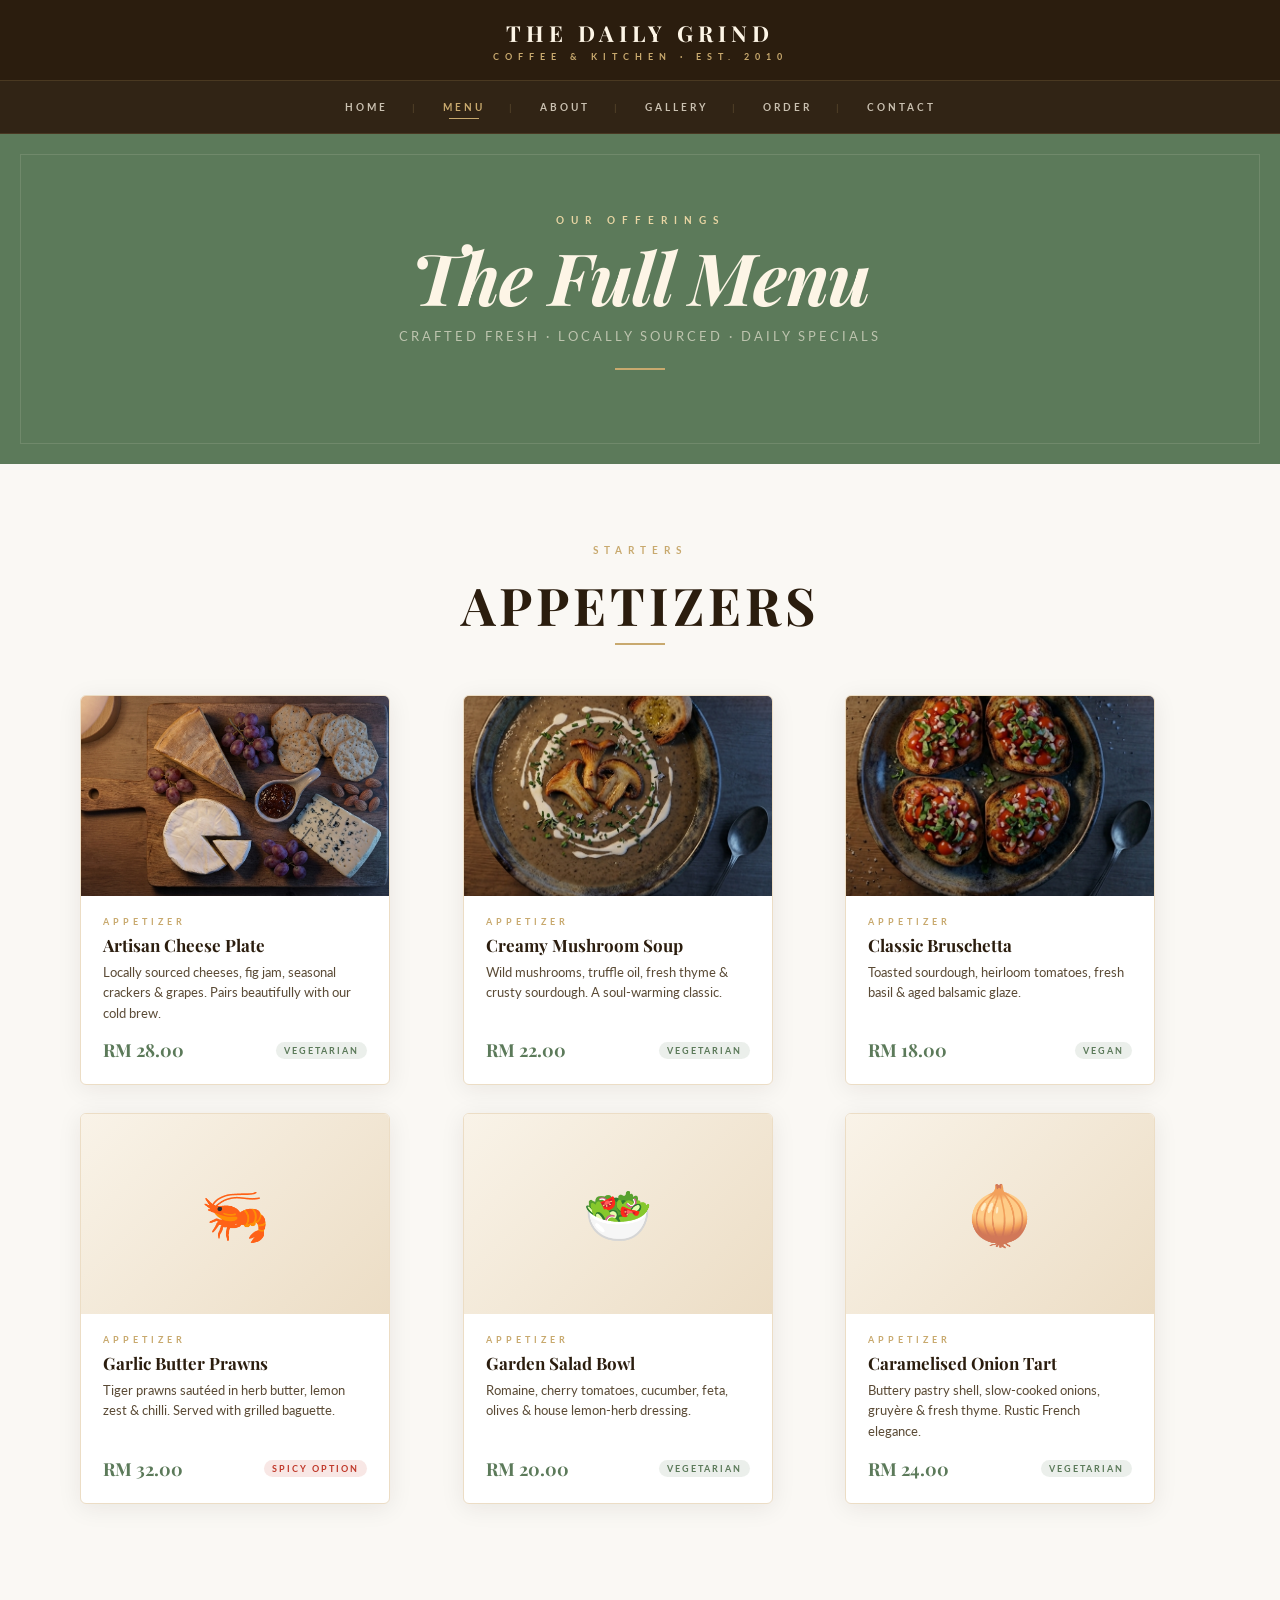
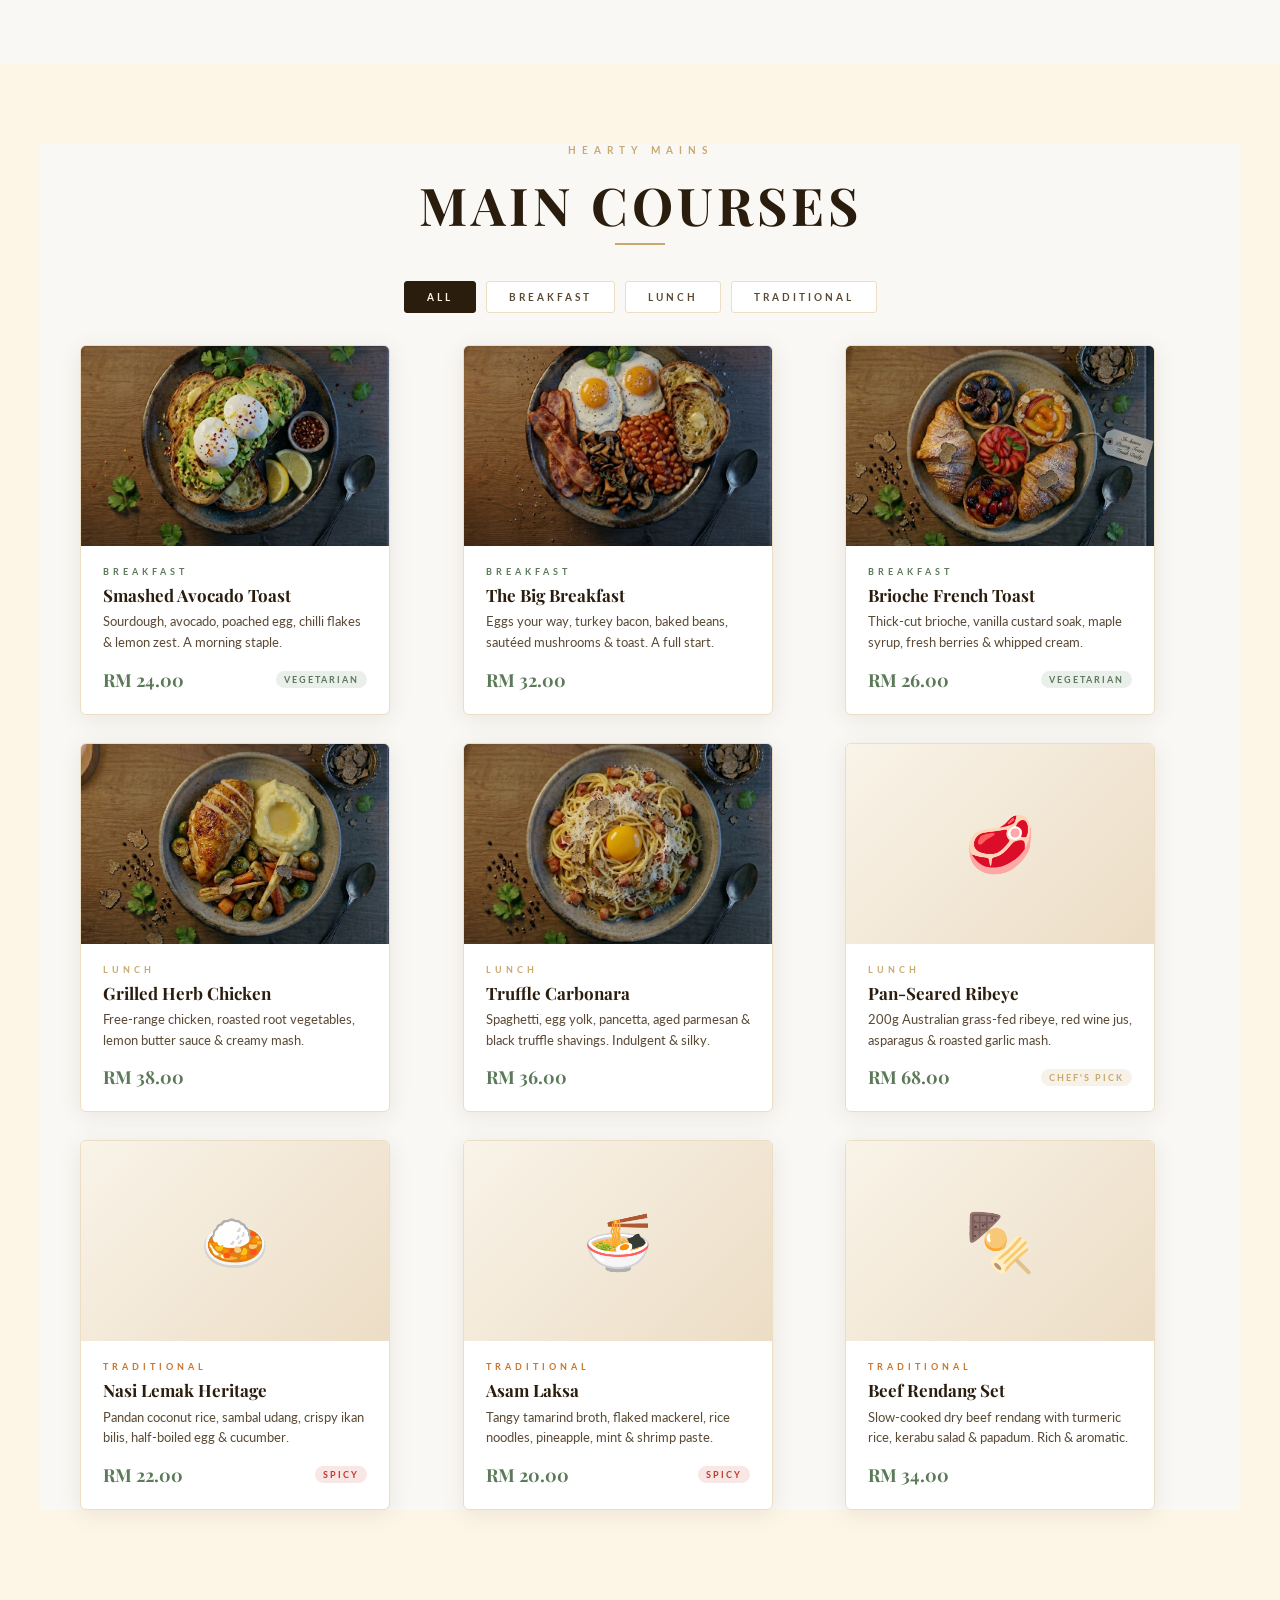
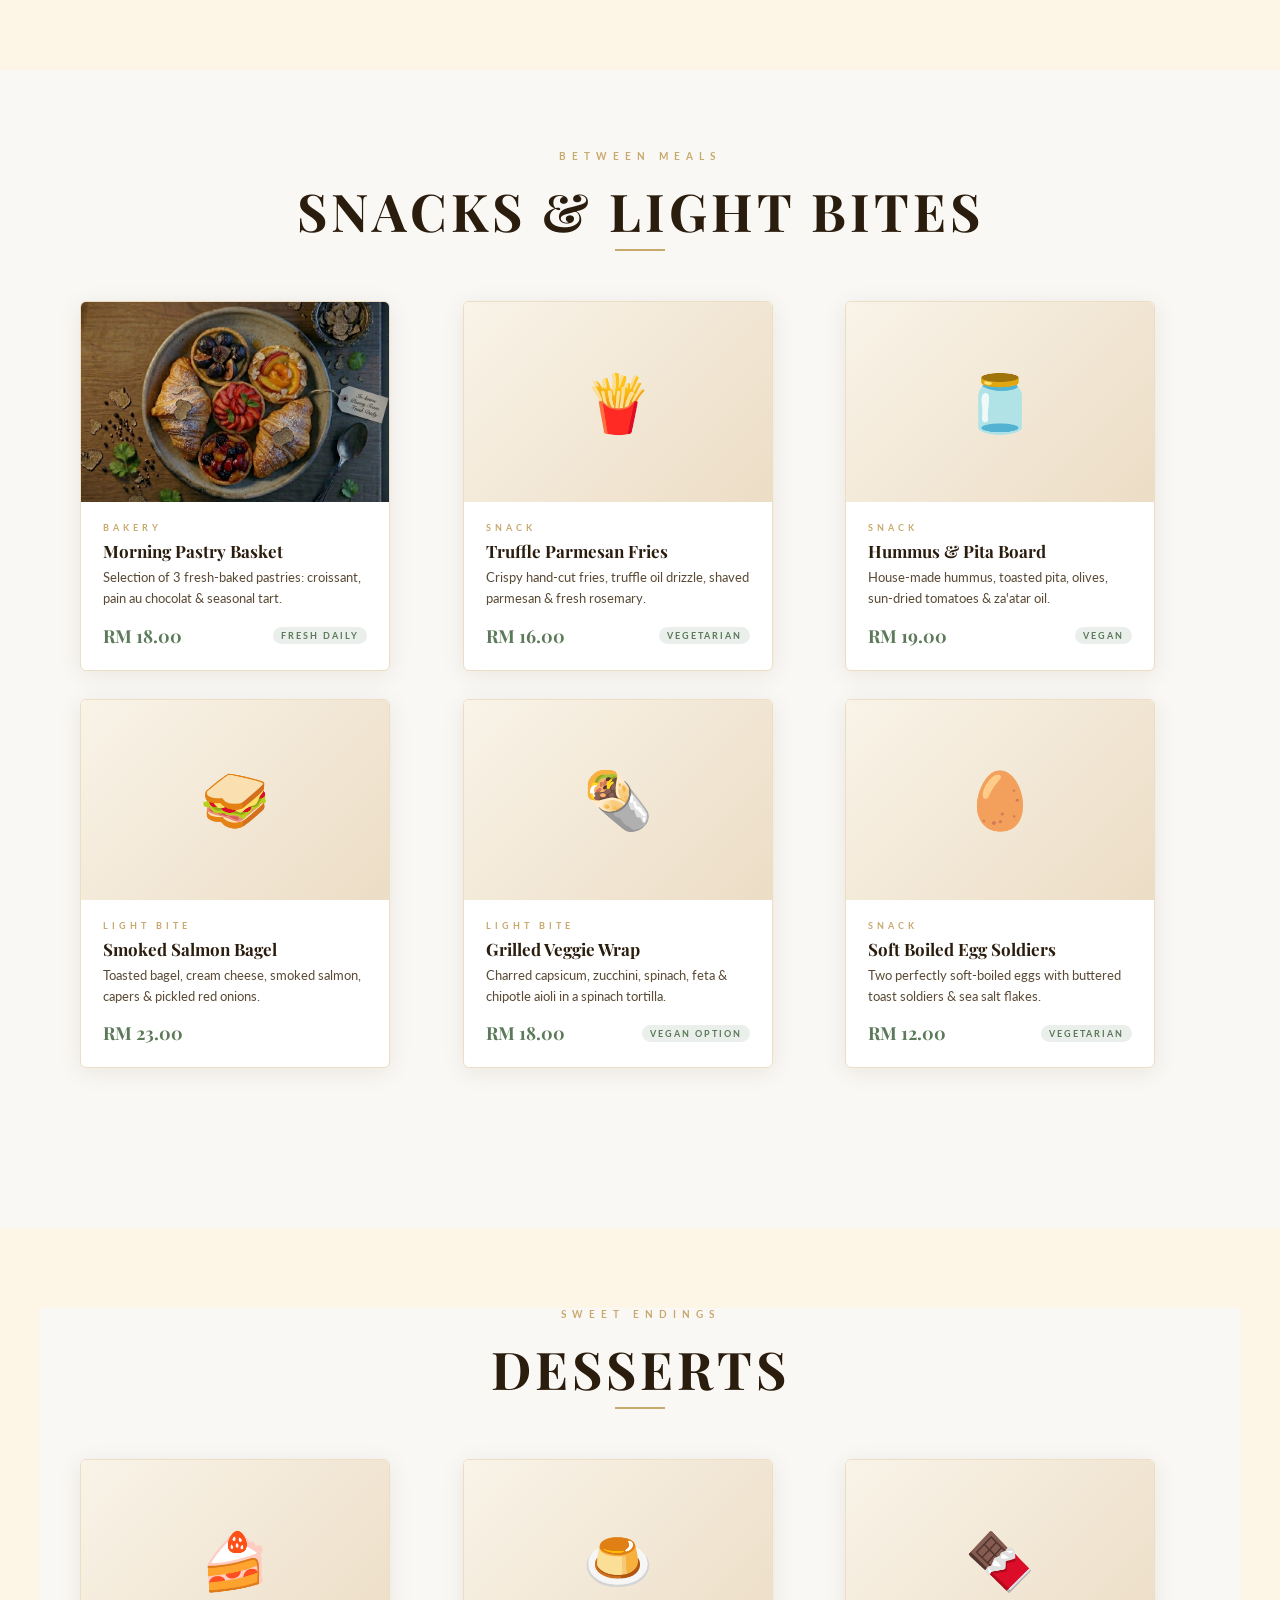
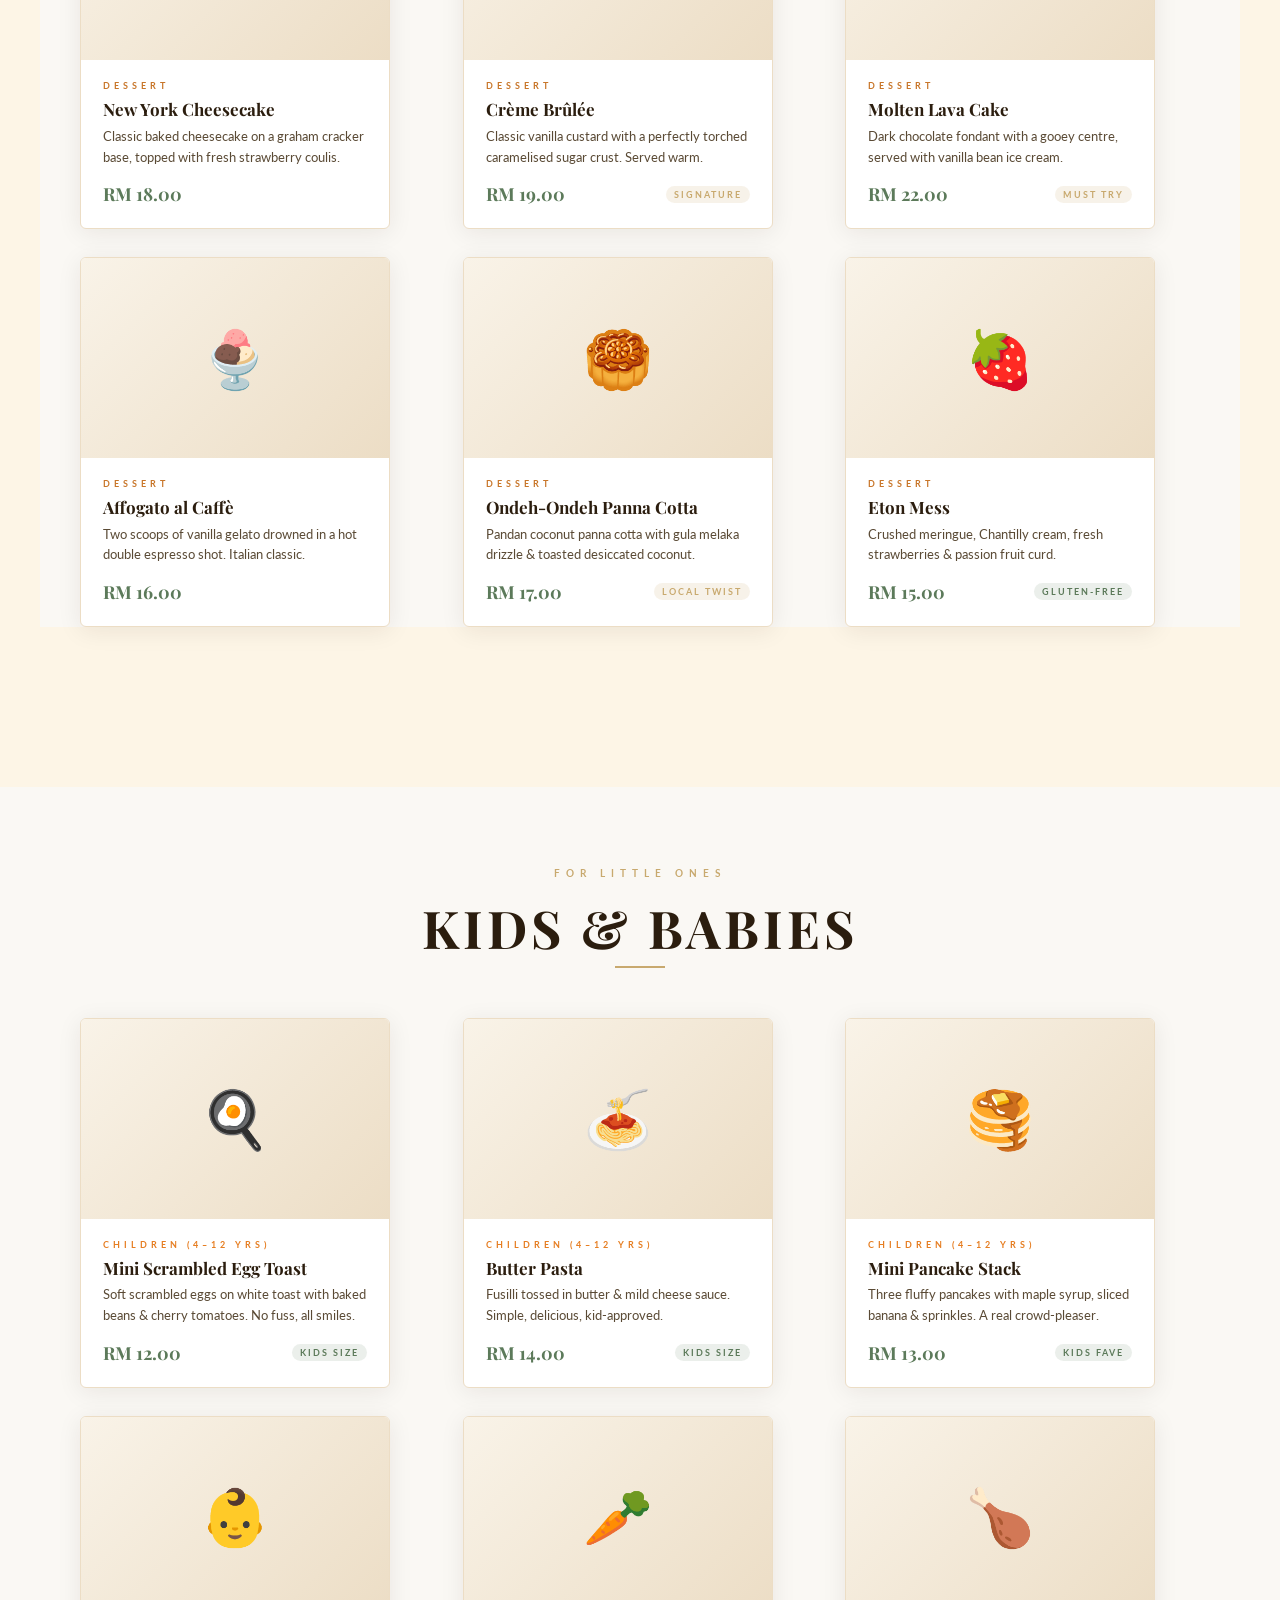
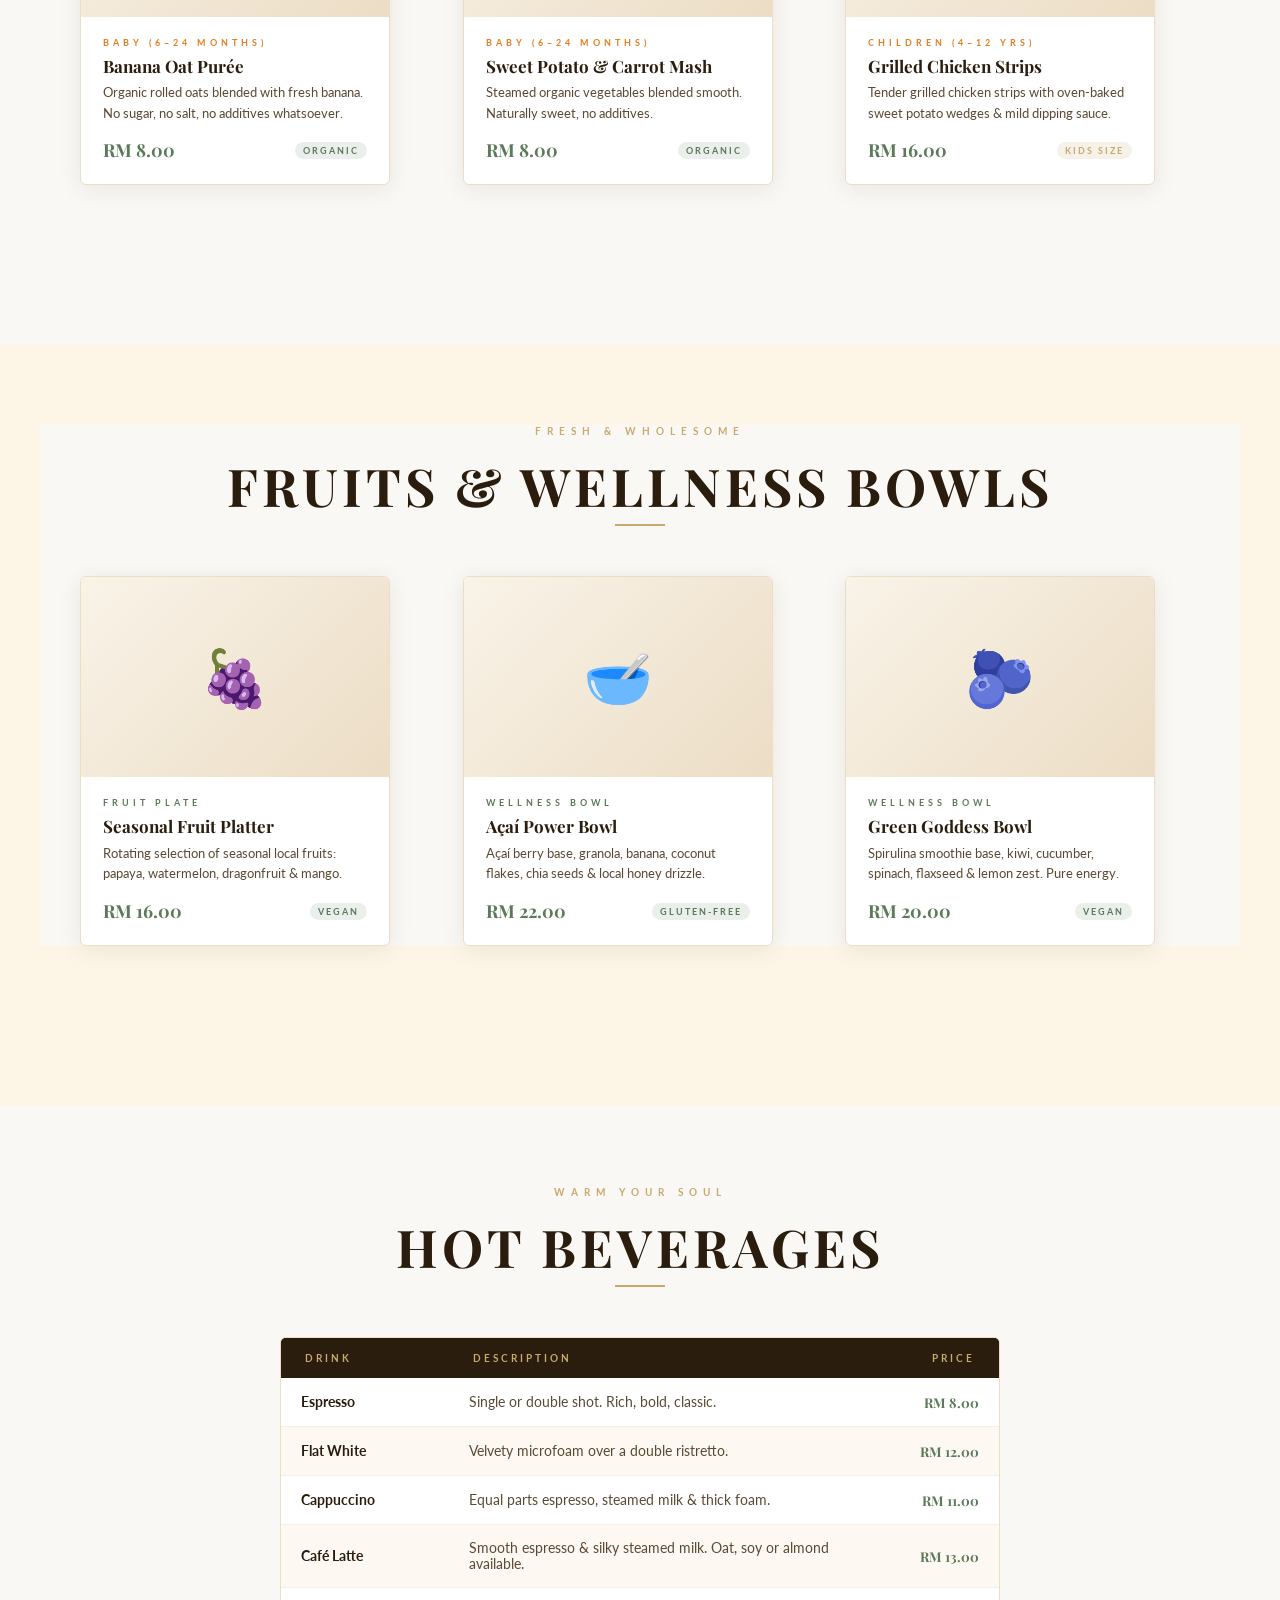
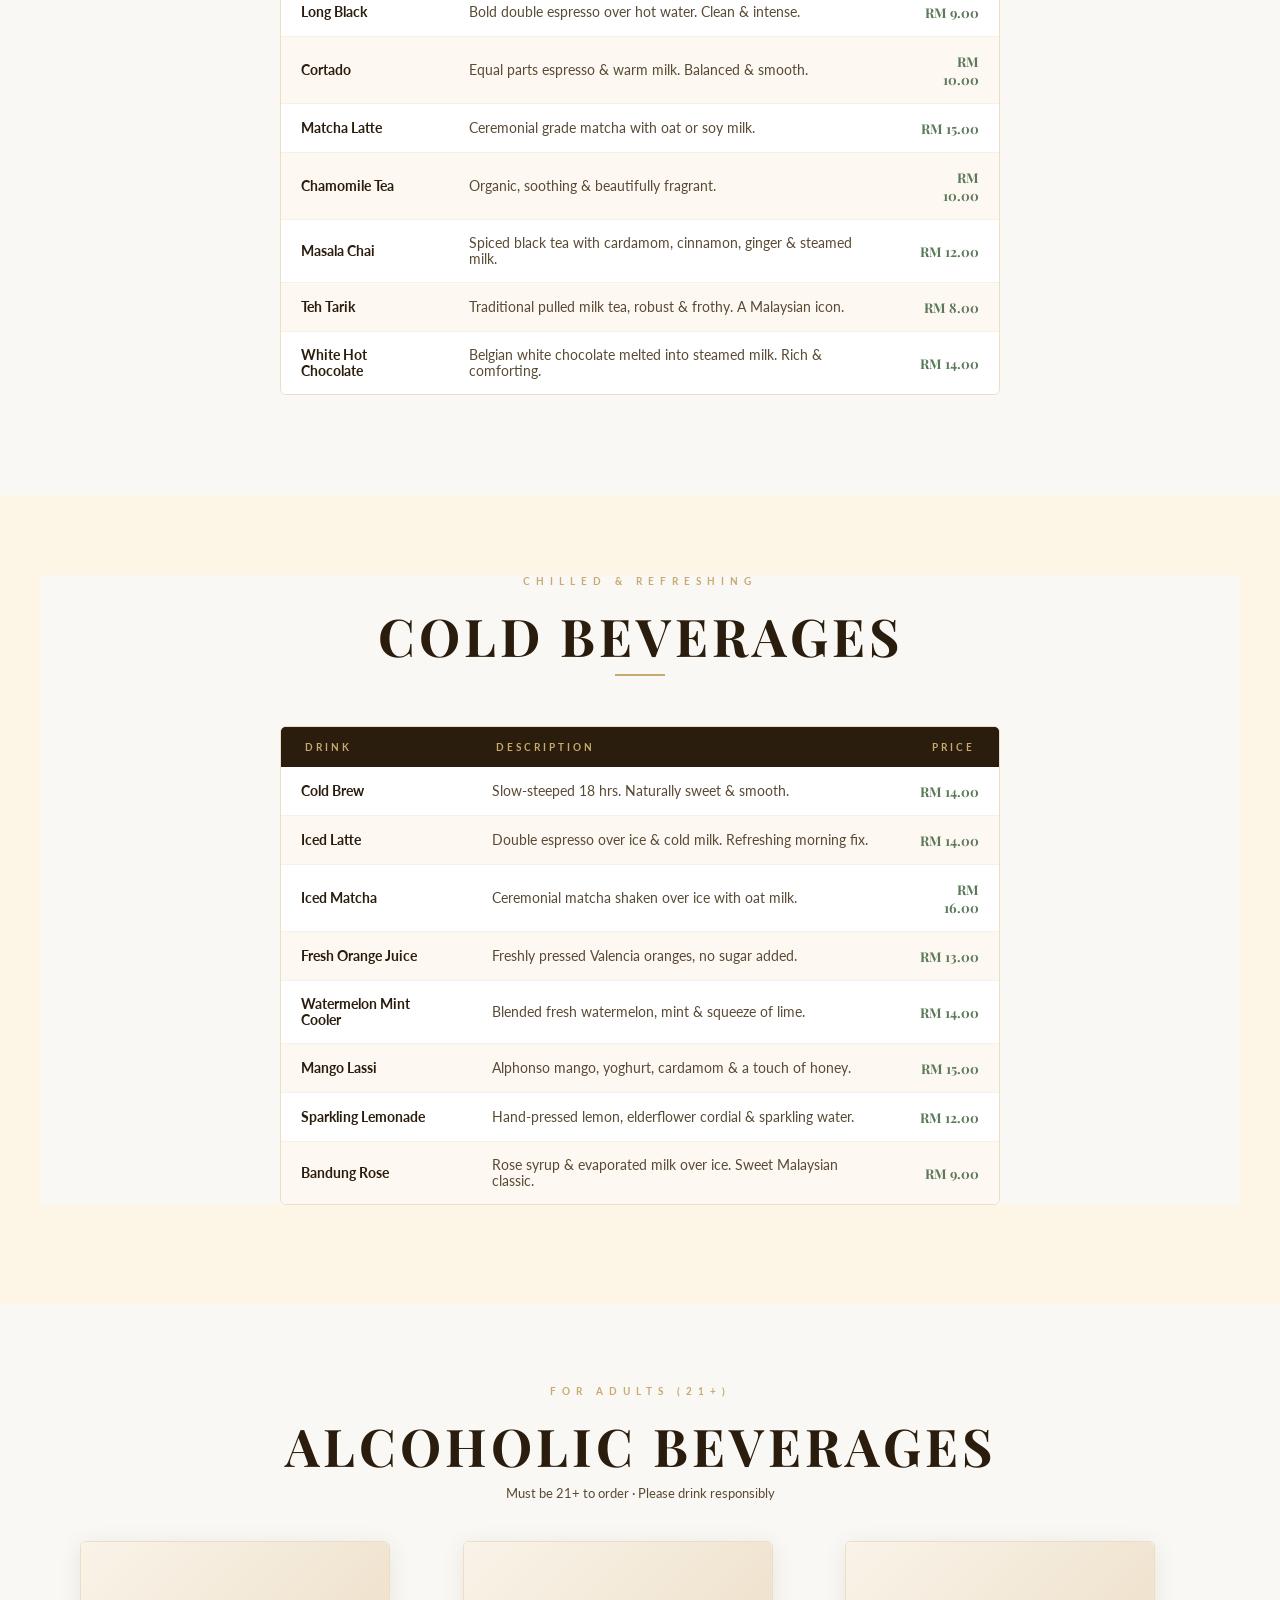
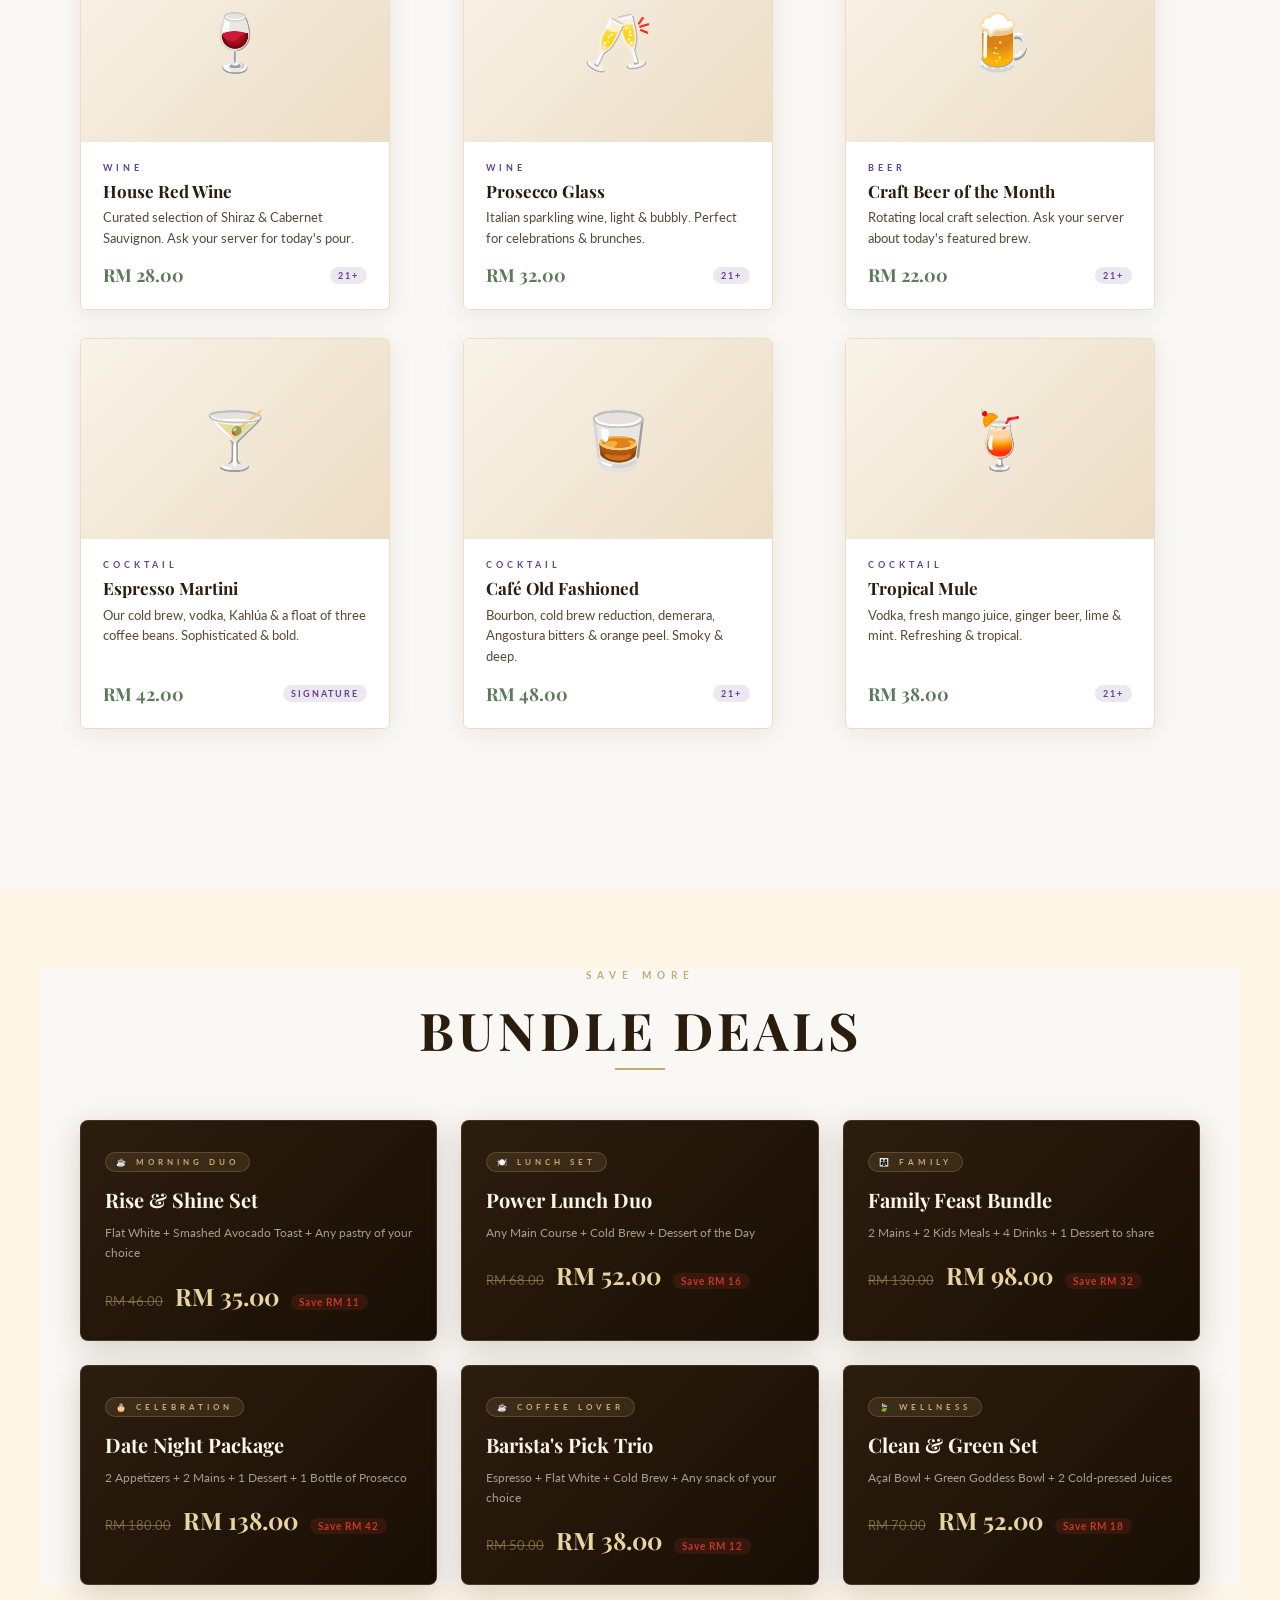
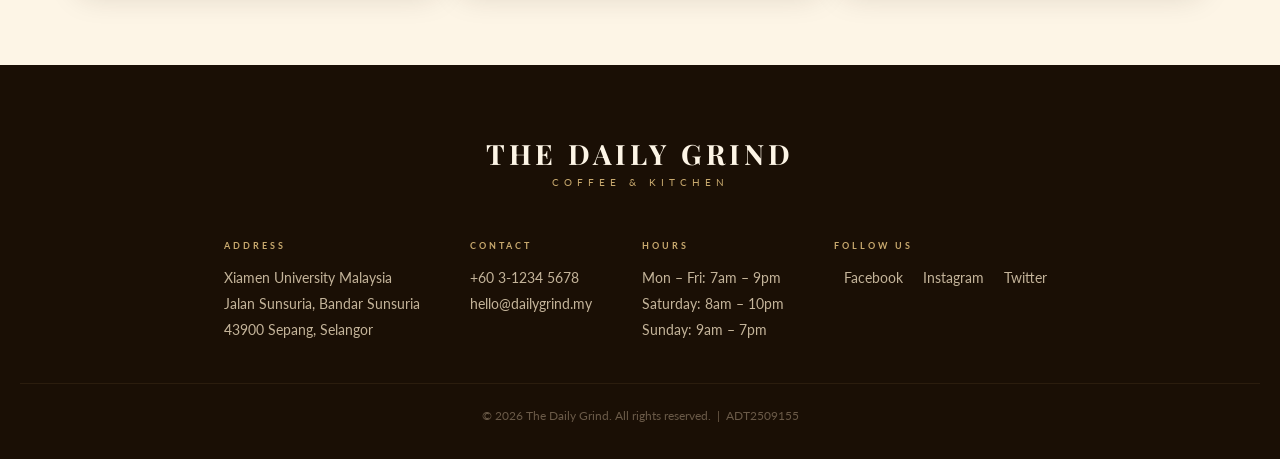
==== ADT2509155/menu.html @ 9e56c91e "Add files via upload" ====
<!DOCTYPE html>
<html lang="en">
<head>
  <meta charset="UTF-8" />
  <meta name="viewport" content="width=device-width, initial-scale=1.0" />
  <title>The Daily Grind – Menu</title>
  <link href="https://fonts.googleapis.com/css2?family=Playfair+Display:ital,wght@0,400;0,700;0,900;1,400;1,700&family=Lato:wght@300;400;700&family=Cormorant+Garamond:ital,wght@0,300;0,600;1,300;1,600&display=swap" rel="stylesheet" />
  <link rel="stylesheet" href="css/style.css" />
  <style>
    .menu-section { padding: 80px 40px 60px; max-width: 1200px; margin: 0 auto; }
    .cat-heading { display:flex; align-items:center; gap:20px; margin:50px 0 32px; }
    .cat-heading-line { flex:1; height:1px; background:linear-gradient(90deg,transparent,#ecddc5); }
    .cat-heading-line:last-child { background:linear-gradient(90deg,#ecddc5,transparent); }
    .cat-heading h3 { font-family:'Playfair Display',serif; font-size:22px; color:var(--brown-dark); white-space:nowrap; letter-spacing:2px; }
    .menu-grid { display:grid; grid-template-columns:repeat(3,1fr); gap:28px; }
    @media(max-width:900px){.menu-grid{grid-template-columns:repeat(2,1fr);}}
    @media(max-width:580px){.menu-grid{grid-template-columns:1fr;}}
    .menu-card { background:#fff; border:1px solid #ecddc5; border-radius:6px; overflow:hidden; box-shadow:0 4px 24px rgba(43,29,14,0.08); transition:transform 0.3s,box-shadow 0.3s; display:flex; flex-direction:column; }
    .menu-card:hover { transform:translateY(-6px); box-shadow:0 16px 44px rgba(43,29,14,0.14); }
    .menu-card-img-wrap { width:100%; height:200px; overflow:hidden; background:#f0e8d8; }
    .menu-card-img-wrap img { width:100%;height:100%;object-fit:cover;transition:transform 0.5s;display:block; }
    .menu-card:hover .menu-card-img-wrap img { transform:scale(1.06); }
    .img-placeholder { width:100%;height:100%;display:flex;align-items:center;justify-content:center;font-size:56px;background:linear-gradient(135deg,#f9f3e8,#ecddc5); }
    .menu-card-body { padding:20px 22px 22px; flex:1; display:flex; flex-direction:column; }
    .menu-cat-badge { font-size:9px;letter-spacing:4px;text-transform:uppercase;font-weight:700;margin-bottom:8px; }
    .menu-card-title { font-family:'Playfair Display',serif;font-size:17px;color:var(--brown-dark);font-weight:700;margin-bottom:7px;line-height:1.2; }
    .menu-card-desc { font-size:12.5px;color:var(--brown-mid);line-height:1.65;flex:1;margin-bottom:14px; }
    .menu-card-footer { display:flex;align-items:center;justify-content:space-between;margin-top:auto; }
    .menu-card-price { font-family:'Playfair Display',serif;font-size:18px;color:var(--green);font-weight:700; }
    .menu-card-tag { font-size:9px;letter-spacing:2px;text-transform:uppercase;font-weight:700;padding:3px 8px;border-radius:20px;background:rgba(200,169,110,0.15);color:var(--gold); }
    .menu-card-tag.veg { background:rgba(92,122,90,0.12);color:var(--green); }
    .menu-card-tag.spicy { background:rgba(192,57,43,0.12);color:#c0392b; }
    .menu-card-tag.alc { background:rgba(100,60,140,0.12);color:#64428c; }
    .filter-row { display:flex;flex-wrap:wrap;gap:10px;margin-bottom:32px;justify-content:center; }
    .filter-btn { padding:9px 22px;border:1px solid #ecddc5;background:#fff;font-size:10px;letter-spacing:3px;text-transform:uppercase;font-weight:700;cursor:pointer;border-radius:3px;transition:all 0.25s;font-family:'Lato',sans-serif;color:var(--brown-mid); }
    .filter-btn.active { background:var(--brown-dark);color:var(--cream);border-color:var(--brown-dark); }
    .filter-btn:hover:not(.active) { border-color:var(--gold);color:var(--brown-dark); }
    .drinks-wrap { overflow-x:auto;border-radius:6px;border:1px solid #ecddc5;margin-bottom:20px; }
    .drinks-table { width:100%;border-collapse:collapse; }
    .drinks-table th { background:var(--brown-dark);color:var(--gold-light);font-size:9px;letter-spacing:4px;text-transform:uppercase;padding:16px 20px;text-align:left;font-weight:700; }
    .drinks-table td { padding:15px 20px;border-bottom:1px solid #f5f0e8;color:var(--brown-dark);font-size:13.5px; }
    .drinks-table tbody tr:last-child td { border-bottom:none; }
    .drinks-table tbody tr:nth-child(even) { background:#fdf8f2; }
    .drinks-table tbody tr:hover { background:rgba(200,169,110,0.07); }
    .price-cell { text-align:right;font-family:'Playfair Display',serif;font-size:16px;color:var(--green);font-weight:700; }
    .bundle-grid { display:grid;grid-template-columns:repeat(3,1fr);gap:24px; }
    @media(max-width:900px){.bundle-grid{grid-template-columns:repeat(2,1fr);}}
    @media(max-width:580px){.bundle-grid{grid-template-columns:1fr;}}
    .bundle-card { background:linear-gradient(135deg,var(--brown-dark) 0%,#1a0f05 100%);border-radius:8px;padding:28px 24px;border:1px solid rgba(200,169,110,0.2);box-shadow:0 8px 32px rgba(43,29,14,0.18);transition:transform 0.3s,box-shadow 0.3s; }
    .bundle-card:hover { transform:translateY(-4px);box-shadow:0 16px 48px rgba(43,29,14,0.28); }
    .bundle-badge { font-size:8px;letter-spacing:4px;text-transform:uppercase;font-weight:700;color:var(--gold);background:rgba(200,169,110,0.12);padding:4px 10px;border-radius:20px;display:inline-block;margin-bottom:14px;border:1px solid rgba(200,169,110,0.25); }
    .bundle-title { font-family:'Playfair Display',serif;font-size:20px;color:var(--cream);margin-bottom:10px;font-weight:700; }
    .bundle-includes { font-size:12px;color:rgba(253,245,230,0.6);line-height:1.7;margin-bottom:16px; }
    .bundle-prices { display:flex;align-items:baseline;gap:12px;flex-wrap:wrap; }
    .bundle-old { font-size:13px;color:rgba(200,169,110,0.5);text-decoration:line-through; }
    .bundle-new { font-family:'Playfair Display',serif;font-size:24px;color:var(--gold-light);font-weight:700; }
    .bundle-save { font-size:10px;color:#c0392b;font-weight:700;letter-spacing:1px;background:rgba(192,57,43,0.15);padding:2px 8px;border-radius:20px; }
    .section-alt { background:var(--cream);padding:80px 0; }
    .section-alt .menu-section { padding:0 40px; }
    .section-wrapper { padding:80px 0; }
    .section-wrapper .menu-section { padding:0 40px; }
  </style>
</head>
<body>
  <div class="top-bar"><a href="index.html">THE DAILY GRIND</a><span>Coffee &amp; Kitchen · Est. 2010</span></div>
  <nav class="site-nav">
    <a href="index.html">Home</a><span class="nav-sep">|</span>
    <a href="menu.html" class="active">Menu</a><span class="nav-sep">|</span>
    <a href="about.html">About</a><span class="nav-sep">|</span>
    <a href="gallery.html">Gallery</a><span class="nav-sep">|</span>
    <a href="order.html">Order</a><span class="nav-sep">|</span>
    <a href="contact.html">Contact</a>
  </nav>

  <div class="page-hero">
    <p class="eyebrow">Our Offerings</p>
    <h1>The Full Menu</h1>
    <p class="sub">Crafted fresh · Locally sourced · Daily specials</p>
    <div class="gold-bar"></div>
  </div>

  <!-- APPETIZERS -->
  <div class="section-wrapper">
  <section class="menu-section">
    <p class="section-label" style="display:block;text-align:center;">Starters</p>
    <h2 class="section-title" style="text-align:center;margin-bottom:10px;">Appetizers</h2>
    <div class="gold-bar" style="margin-bottom:50px;"></div>
    <div class="menu-grid">
      <div class="menu-card">
        <div class="menu-card-img-wrap"><img src="images/cheeseplate.png" alt="Artisan Cheese Plate"/></div>
        <div class="menu-card-body">
          <p class="menu-cat-badge" style="color:var(--gold);">Appetizer</p>
          <h4 class="menu-card-title">Artisan Cheese Plate</h4>
          <p class="menu-card-desc">Locally sourced cheeses, fig jam, seasonal crackers &amp; grapes. Pairs beautifully with our cold brew.</p>
          <div class="menu-card-footer"><span class="menu-card-price">RM 28.00</span><span class="menu-card-tag veg">Vegetarian</span></div>
        </div>
      </div>
      <div class="menu-card">
        <div class="menu-card-img-wrap"><img src="images/soup.png" alt="Creamy Mushroom Soup"/></div>
        <div class="menu-card-body">
          <p class="menu-cat-badge" style="color:var(--gold);">Appetizer</p>
          <h4 class="menu-card-title">Creamy Mushroom Soup</h4>
          <p class="menu-card-desc">Wild mushrooms, truffle oil, fresh thyme &amp; crusty sourdough. A soul-warming classic.</p>
          <div class="menu-card-footer"><span class="menu-card-price">RM 22.00</span><span class="menu-card-tag veg">Vegetarian</span></div>
        </div>
      </div>
      <div class="menu-card">
        <div class="menu-card-img-wrap"><img src="images/bruschetta.png" alt="Classic Bruschetta"/></div>
        <div class="menu-card-body">
          <p class="menu-cat-badge" style="color:var(--gold);">Appetizer</p>
          <h4 class="menu-card-title">Classic Bruschetta</h4>
          <p class="menu-card-desc">Toasted sourdough, heirloom tomatoes, fresh basil &amp; aged balsamic glaze.</p>
          <div class="menu-card-footer"><span class="menu-card-price">RM 18.00</span><span class="menu-card-tag veg">Vegan</span></div>
        </div>
      </div>
      <div class="menu-card">
        <div class="menu-card-img-wrap"><div class="img-placeholder">🦐</div></div>
        <div class="menu-card-body">
          <p class="menu-cat-badge" style="color:var(--gold);">Appetizer</p>
          <h4 class="menu-card-title">Garlic Butter Prawns</h4>
          <p class="menu-card-desc">Tiger prawns sautéed in herb butter, lemon zest &amp; chilli. Served with grilled baguette.</p>
          <div class="menu-card-footer"><span class="menu-card-price">RM 32.00</span><span class="menu-card-tag spicy">Spicy Option</span></div>
        </div>
      </div>
      <div class="menu-card">
        <div class="menu-card-img-wrap"><div class="img-placeholder">🥗</div></div>
        <div class="menu-card-body">
          <p class="menu-cat-badge" style="color:var(--gold);">Appetizer</p>
          <h4 class="menu-card-title">Garden Salad Bowl</h4>
          <p class="menu-card-desc">Romaine, cherry tomatoes, cucumber, feta, olives &amp; house lemon-herb dressing.</p>
          <div class="menu-card-footer"><span class="menu-card-price">RM 20.00</span><span class="menu-card-tag veg">Vegetarian</span></div>
        </div>
      </div>
      <div class="menu-card">
        <div class="menu-card-img-wrap"><div class="img-placeholder">🧅</div></div>
        <div class="menu-card-body">
          <p class="menu-cat-badge" style="color:var(--gold);">Appetizer</p>
          <h4 class="menu-card-title">Caramelised Onion Tart</h4>
          <p class="menu-card-desc">Buttery pastry shell, slow-cooked onions, gruyère &amp; fresh thyme. Rustic French elegance.</p>
          <div class="menu-card-footer"><span class="menu-card-price">RM 24.00</span><span class="menu-card-tag veg">Vegetarian</span></div>
        </div>
      </div>
    </div>
  </section>
  </div>

  <!-- MAIN COURSES -->
  <div class="section-alt">
  <section class="menu-section">
    <p class="section-label" style="display:block;text-align:center;">Hearty Mains</p>
    <h2 class="section-title" style="text-align:center;margin-bottom:10px;">Main Courses</h2>
    <div class="gold-bar" style="margin-bottom:36px;"></div>
    <div class="filter-row">
      <button onclick="filterMenu('all')" id="btn-all" class="filter-btn active">All</button>
      <button onclick="filterMenu('breakfast')" id="btn-breakfast" class="filter-btn">Breakfast</button>
      <button onclick="filterMenu('lunch')" id="btn-lunch" class="filter-btn">Lunch</button>
      <button onclick="filterMenu('traditional')" id="btn-traditional" class="filter-btn">Traditional</button>
    </div>
    <div class="menu-grid" id="main-courses-container">
      <div class="menu-card menu-item" data-category="breakfast" style="display:flex;">
        <div class="menu-card-img-wrap"><img src="images/avocadotoast.png" alt="Smashed Avocado Toast"/></div>
        <div class="menu-card-body">
          <p class="menu-cat-badge" style="color:var(--green);">Breakfast</p>
          <h4 class="menu-card-title">Smashed Avocado Toast</h4>
          <p class="menu-card-desc">Sourdough, avocado, poached egg, chilli flakes &amp; lemon zest. A morning staple.</p>
          <div class="menu-card-footer"><span class="menu-card-price">RM 24.00</span><span class="menu-card-tag veg">Vegetarian</span></div>
        </div>
      </div>
      <div class="menu-card menu-item" data-category="breakfast" style="display:flex;">
        <div class="menu-card-img-wrap"><img src="images/bigbreakfast.png" alt="The Big Breakfast"/></div>
        <div class="menu-card-body">
          <p class="menu-cat-badge" style="color:var(--green);">Breakfast</p>
          <h4 class="menu-card-title">The Big Breakfast</h4>
          <p class="menu-card-desc">Eggs your way, turkey bacon, baked beans, sautéed mushrooms &amp; toast. A full start.</p>
          <div class="menu-card-footer"><span class="menu-card-price">RM 32.00</span></div>
        </div>
      </div>
      <div class="menu-card menu-item" data-category="breakfast" style="display:flex;">
        <div class="menu-card-img-wrap"><img src="images/pastrie.png" alt="Brioche French Toast"/></div>
        <div class="menu-card-body">
          <p class="menu-cat-badge" style="color:var(--green);">Breakfast</p>
          <h4 class="menu-card-title">Brioche French Toast</h4>
          <p class="menu-card-desc">Thick-cut brioche, vanilla custard soak, maple syrup, fresh berries &amp; whipped cream.</p>
          <div class="menu-card-footer"><span class="menu-card-price">RM 26.00</span><span class="menu-card-tag veg">Vegetarian</span></div>
        </div>
      </div>
      <div class="menu-card menu-item" data-category="lunch" style="display:flex;">
        <div class="menu-card-img-wrap"><img src="images/grilledchicken.png" alt="Grilled Herb Chicken"/></div>
        <div class="menu-card-body">
          <p class="menu-cat-badge" style="color:var(--gold);">Lunch</p>
          <h4 class="menu-card-title">Grilled Herb Chicken</h4>
          <p class="menu-card-desc">Free-range chicken, roasted root vegetables, lemon butter sauce &amp; creamy mash.</p>
          <div class="menu-card-footer"><span class="menu-card-price">RM 38.00</span></div>
        </div>
      </div>
      <div class="menu-card menu-item" data-category="lunch" style="display:flex;">
        <div class="menu-card-img-wrap"><img src="images/pasta.png" alt="Truffle Carbonara"/></div>
        <div class="menu-card-body">
          <p class="menu-cat-badge" style="color:var(--gold);">Lunch</p>
          <h4 class="menu-card-title">Truffle Carbonara</h4>
          <p class="menu-card-desc">Spaghetti, egg yolk, pancetta, aged parmesan &amp; black truffle shavings. Indulgent &amp; silky.</p>
          <div class="menu-card-footer"><span class="menu-card-price">RM 36.00</span></div>
        </div>
      </div>
      <div class="menu-card menu-item" data-category="lunch" style="display:flex;">
        <div class="menu-card-img-wrap"><div class="img-placeholder">🥩</div></div>
        <div class="menu-card-body">
          <p class="menu-cat-badge" style="color:var(--gold);">Lunch</p>
          <h4 class="menu-card-title">Pan-Seared Ribeye</h4>
          <p class="menu-card-desc">200g Australian grass-fed ribeye, red wine jus, asparagus &amp; roasted garlic mash.</p>
          <div class="menu-card-footer"><span class="menu-card-price">RM 68.00</span><span class="menu-card-tag">Chef's Pick</span></div>
        </div>
      </div>
      <div class="menu-card menu-item" data-category="traditional" style="display:flex;">
        <div class="menu-card-img-wrap"><div class="img-placeholder">🍛</div></div>
        <div class="menu-card-body">
          <p class="menu-cat-badge" style="color:#c8762a;">Traditional</p>
          <h4 class="menu-card-title">Nasi Lemak Heritage</h4>
          <p class="menu-card-desc">Pandan coconut rice, sambal udang, crispy ikan bilis, half-boiled egg &amp; cucumber.</p>
          <div class="menu-card-footer"><span class="menu-card-price">RM 22.00</span><span class="menu-card-tag spicy">Spicy</span></div>
        </div>
      </div>
      <div class="menu-card menu-item" data-category="traditional" style="display:flex;">
        <div class="menu-card-img-wrap"><div class="img-placeholder">🍜</div></div>
        <div class="menu-card-body">
          <p class="menu-cat-badge" style="color:#c8762a;">Traditional</p>
          <h4 class="menu-card-title">Asam Laksa</h4>
          <p class="menu-card-desc">Tangy tamarind broth, flaked mackerel, rice noodles, pineapple, mint &amp; shrimp paste.</p>
          <div class="menu-card-footer"><span class="menu-card-price">RM 20.00</span><span class="menu-card-tag spicy">Spicy</span></div>
        </div>
      </div>
      <div class="menu-card menu-item" data-category="traditional" style="display:flex;">
        <div class="menu-card-img-wrap"><div class="img-placeholder">🍢</div></div>
        <div class="menu-card-body">
          <p class="menu-cat-badge" style="color:#c8762a;">Traditional</p>
          <h4 class="menu-card-title">Beef Rendang Set</h4>
          <p class="menu-card-desc">Slow-cooked dry beef rendang with turmeric rice, kerabu salad &amp; papadum. Rich &amp; aromatic.</p>
          <div class="menu-card-footer"><span class="menu-card-price">RM 34.00</span></div>
        </div>
      </div>
    </div>
  </section>
  </div>

  <!-- SNACKS -->
  <div class="section-wrapper">
  <section class="menu-section">
    <p class="section-label" style="display:block;text-align:center;">Between Meals</p>
    <h2 class="section-title" style="text-align:center;margin-bottom:10px;">Snacks &amp; Light Bites</h2>
    <div class="gold-bar" style="margin-bottom:50px;"></div>
    <div class="menu-grid">
      <div class="menu-card">
        <div class="menu-card-img-wrap"><img src="images/pastrie.png" alt="Pastry Basket"/></div>
        <div class="menu-card-body">
          <p class="menu-cat-badge" style="color:var(--gold);">Bakery</p>
          <h4 class="menu-card-title">Morning Pastry Basket</h4>
          <p class="menu-card-desc">Selection of 3 fresh-baked pastries: croissant, pain au chocolat &amp; seasonal tart.</p>
          <div class="menu-card-footer"><span class="menu-card-price">RM 18.00</span><span class="menu-card-tag veg">Fresh Daily</span></div>
        </div>
      </div>
      <div class="menu-card">
        <div class="menu-card-img-wrap"><div class="img-placeholder">🍟</div></div>
        <div class="menu-card-body">
          <p class="menu-cat-badge" style="color:var(--gold);">Snack</p>
          <h4 class="menu-card-title">Truffle Parmesan Fries</h4>
          <p class="menu-card-desc">Crispy hand-cut fries, truffle oil drizzle, shaved parmesan &amp; fresh rosemary.</p>
          <div class="menu-card-footer"><span class="menu-card-price">RM 16.00</span><span class="menu-card-tag veg">Vegetarian</span></div>
        </div>
      </div>
      <div class="menu-card">
        <div class="menu-card-img-wrap"><div class="img-placeholder">🫙</div></div>
        <div class="menu-card-body">
          <p class="menu-cat-badge" style="color:var(--gold);">Snack</p>
          <h4 class="menu-card-title">Hummus &amp; Pita Board</h4>
          <p class="menu-card-desc">House-made hummus, toasted pita, olives, sun-dried tomatoes &amp; za'atar oil.</p>
          <div class="menu-card-footer"><span class="menu-card-price">RM 19.00</span><span class="menu-card-tag veg">Vegan</span></div>
        </div>
      </div>
      <div class="menu-card">
        <div class="menu-card-img-wrap"><div class="img-placeholder">🥪</div></div>
        <div class="menu-card-body">
          <p class="menu-cat-badge" style="color:var(--gold);">Light Bite</p>
          <h4 class="menu-card-title">Smoked Salmon Bagel</h4>
          <p class="menu-card-desc">Toasted bagel, cream cheese, smoked salmon, capers &amp; pickled red onions.</p>
          <div class="menu-card-footer"><span class="menu-card-price">RM 23.00</span></div>
        </div>
      </div>
      <div class="menu-card">
        <div class="menu-card-img-wrap"><div class="img-placeholder">🌯</div></div>
        <div class="menu-card-body">
          <p class="menu-cat-badge" style="color:var(--gold);">Light Bite</p>
          <h4 class="menu-card-title">Grilled Veggie Wrap</h4>
          <p class="menu-card-desc">Charred capsicum, zucchini, spinach, feta &amp; chipotle aioli in a spinach tortilla.</p>
          <div class="menu-card-footer"><span class="menu-card-price">RM 18.00</span><span class="menu-card-tag veg">Vegan Option</span></div>
        </div>
      </div>
      <div class="menu-card">
        <div class="menu-card-img-wrap"><div class="img-placeholder">🥚</div></div>
        <div class="menu-card-body">
          <p class="menu-cat-badge" style="color:var(--gold);">Snack</p>
          <h4 class="menu-card-title">Soft Boiled Egg Soldiers</h4>
          <p class="menu-card-desc">Two perfectly soft-boiled eggs with buttered toast soldiers &amp; sea salt flakes.</p>
          <div class="menu-card-footer"><span class="menu-card-price">RM 12.00</span><span class="menu-card-tag veg">Vegetarian</span></div>
        </div>
      </div>
    </div>
  </section>
  </div>

  <!-- DESSERTS -->
  <div class="section-alt">
  <section class="menu-section">
    <p class="section-label" style="display:block;text-align:center;">Sweet Endings</p>
    <h2 class="section-title" style="text-align:center;margin-bottom:10px;">Desserts</h2>
    <div class="gold-bar" style="margin-bottom:50px;"></div>
    <div class="menu-grid">
      <div class="menu-card">
        <div class="menu-card-img-wrap"><div class="img-placeholder">🍰</div></div>
        <div class="menu-card-body">
          <p class="menu-cat-badge" style="color:#c8762a;">Dessert</p>
          <h4 class="menu-card-title">New York Cheesecake</h4>
          <p class="menu-card-desc">Classic baked cheesecake on a graham cracker base, topped with fresh strawberry coulis.</p>
          <div class="menu-card-footer"><span class="menu-card-price">RM 18.00</span></div>
        </div>
      </div>
      <div class="menu-card">
        <div class="menu-card-img-wrap"><div class="img-placeholder">🍮</div></div>
        <div class="menu-card-body">
          <p class="menu-cat-badge" style="color:#c8762a;">Dessert</p>
          <h4 class="menu-card-title">Crème Brûlée</h4>
          <p class="menu-card-desc">Classic vanilla custard with a perfectly torched caramelised sugar crust. Served warm.</p>
          <div class="menu-card-footer"><span class="menu-card-price">RM 19.00</span><span class="menu-card-tag">Signature</span></div>
        </div>
      </div>
      <div class="menu-card">
        <div class="menu-card-img-wrap"><div class="img-placeholder">🍫</div></div>
        <div class="menu-card-body">
          <p class="menu-cat-badge" style="color:#c8762a;">Dessert</p>
          <h4 class="menu-card-title">Molten Lava Cake</h4>
          <p class="menu-card-desc">Dark chocolate fondant with a gooey centre, served with vanilla bean ice cream.</p>
          <div class="menu-card-footer"><span class="menu-card-price">RM 22.00</span><span class="menu-card-tag">Must Try</span></div>
        </div>
      </div>
      <div class="menu-card">
        <div class="menu-card-img-wrap"><div class="img-placeholder">🍨</div></div>
        <div class="menu-card-body">
          <p class="menu-cat-badge" style="color:#c8762a;">Dessert</p>
          <h4 class="menu-card-title">Affogato al Caffè</h4>
          <p class="menu-card-desc">Two scoops of vanilla gelato drowned in a hot double espresso shot. Italian classic.</p>
          <div class="menu-card-footer"><span class="menu-card-price">RM 16.00</span></div>
        </div>
      </div>
      <div class="menu-card">
        <div class="menu-card-img-wrap"><div class="img-placeholder">🥮</div></div>
        <div class="menu-card-body">
          <p class="menu-cat-badge" style="color:#c8762a;">Dessert</p>
          <h4 class="menu-card-title">Ondeh-Ondeh Panna Cotta</h4>
          <p class="menu-card-desc">Pandan coconut panna cotta with gula melaka drizzle &amp; toasted desiccated coconut.</p>
          <div class="menu-card-footer"><span class="menu-card-price">RM 17.00</span><span class="menu-card-tag">Local Twist</span></div>
        </div>
      </div>
      <div class="menu-card">
        <div class="menu-card-img-wrap"><div class="img-placeholder">🍓</div></div>
        <div class="menu-card-body">
          <p class="menu-cat-badge" style="color:#c8762a;">Dessert</p>
          <h4 class="menu-card-title">Eton Mess</h4>
          <p class="menu-card-desc">Crushed meringue, Chantilly cream, fresh strawberries &amp; passion fruit curd.</p>
          <div class="menu-card-footer"><span class="menu-card-price">RM 15.00</span><span class="menu-card-tag veg">Gluten-Free</span></div>
        </div>
      </div>
    </div>
  </section>
  </div>

  <!-- KIDS & BABIES -->
  <div class="section-wrapper">
  <section class="menu-section">
    <p class="section-label" style="display:block;text-align:center;">For Little Ones</p>
    <h2 class="section-title" style="text-align:center;margin-bottom:10px;">Kids &amp; Babies</h2>
    <div class="gold-bar" style="margin-bottom:50px;"></div>
    <div class="menu-grid">
      <div class="menu-card">
        <div class="menu-card-img-wrap"><div class="img-placeholder">🍳</div></div>
        <div class="menu-card-body">
          <p class="menu-cat-badge" style="color:#e67e22;">Children (4–12 yrs)</p>
          <h4 class="menu-card-title">Mini Scrambled Egg Toast</h4>
          <p class="menu-card-desc">Soft scrambled eggs on white toast with baked beans &amp; cherry tomatoes. No fuss, all smiles.</p>
          <div class="menu-card-footer"><span class="menu-card-price">RM 12.00</span><span class="menu-card-tag veg">Kids Size</span></div>
        </div>
      </div>
      <div class="menu-card">
        <div class="menu-card-img-wrap"><div class="img-placeholder">🍝</div></div>
        <div class="menu-card-body">
          <p class="menu-cat-badge" style="color:#e67e22;">Children (4–12 yrs)</p>
          <h4 class="menu-card-title">Butter Pasta</h4>
          <p class="menu-card-desc">Fusilli tossed in butter &amp; mild cheese sauce. Simple, delicious, kid-approved.</p>
          <div class="menu-card-footer"><span class="menu-card-price">RM 14.00</span><span class="menu-card-tag veg">Kids Size</span></div>
        </div>
      </div>
      <div class="menu-card">
        <div class="menu-card-img-wrap"><div class="img-placeholder">🥞</div></div>
        <div class="menu-card-body">
          <p class="menu-cat-badge" style="color:#e67e22;">Children (4–12 yrs)</p>
          <h4 class="menu-card-title">Mini Pancake Stack</h4>
          <p class="menu-card-desc">Three fluffy pancakes with maple syrup, sliced banana &amp; sprinkles. A real crowd-pleaser.</p>
          <div class="menu-card-footer"><span class="menu-card-price">RM 13.00</span><span class="menu-card-tag veg">Kids Fave</span></div>
        </div>
      </div>
      <div class="menu-card">
        <div class="menu-card-img-wrap"><div class="img-placeholder">👶</div></div>
        <div class="menu-card-body">
          <p class="menu-cat-badge" style="color:#e67e22;">Baby (6–24 months)</p>
          <h4 class="menu-card-title">Banana Oat Purée</h4>
          <p class="menu-card-desc">Organic rolled oats blended with fresh banana. No sugar, no salt, no additives whatsoever.</p>
          <div class="menu-card-footer"><span class="menu-card-price">RM 8.00</span><span class="menu-card-tag veg">Organic</span></div>
        </div>
      </div>
      <div class="menu-card">
        <div class="menu-card-img-wrap"><div class="img-placeholder">🥕</div></div>
        <div class="menu-card-body">
          <p class="menu-cat-badge" style="color:#e67e22;">Baby (6–24 months)</p>
          <h4 class="menu-card-title">Sweet Potato &amp; Carrot Mash</h4>
          <p class="menu-card-desc">Steamed organic vegetables blended smooth. Naturally sweet, no additives.</p>
          <div class="menu-card-footer"><span class="menu-card-price">RM 8.00</span><span class="menu-card-tag veg">Organic</span></div>
        </div>
      </div>
      <div class="menu-card">
        <div class="menu-card-img-wrap"><div class="img-placeholder">🍗</div></div>
        <div class="menu-card-body">
          <p class="menu-cat-badge" style="color:#e67e22;">Children (4–12 yrs)</p>
          <h4 class="menu-card-title">Grilled Chicken Strips</h4>
          <p class="menu-card-desc">Tender grilled chicken strips with oven-baked sweet potato wedges &amp; mild dipping sauce.</p>
          <div class="menu-card-footer"><span class="menu-card-price">RM 16.00</span><span class="menu-card-tag">Kids Size</span></div>
        </div>
      </div>
    </div>
  </section>
  </div>

  <!-- FRUITS & WELLNESS -->
  <div class="section-alt">
  <section class="menu-section">
    <p class="section-label" style="display:block;text-align:center;">Fresh &amp; Wholesome</p>
    <h2 class="section-title" style="text-align:center;margin-bottom:10px;">Fruits &amp; Wellness Bowls</h2>
    <div class="gold-bar" style="margin-bottom:50px;"></div>
    <div class="menu-grid">
      <div class="menu-card">
        <div class="menu-card-img-wrap"><div class="img-placeholder">🍇</div></div>
        <div class="menu-card-body">
          <p class="menu-cat-badge" style="color:var(--green);">Fruit Plate</p>
          <h4 class="menu-card-title">Seasonal Fruit Platter</h4>
          <p class="menu-card-desc">Rotating selection of seasonal local fruits: papaya, watermelon, dragonfruit &amp; mango.</p>
          <div class="menu-card-footer"><span class="menu-card-price">RM 16.00</span><span class="menu-card-tag veg">Vegan</span></div>
        </div>
      </div>
      <div class="menu-card">
        <div class="menu-card-img-wrap"><div class="img-placeholder">🥣</div></div>
        <div class="menu-card-body">
          <p class="menu-cat-badge" style="color:var(--green);">Wellness Bowl</p>
          <h4 class="menu-card-title">Açaí Power Bowl</h4>
          <p class="menu-card-desc">Açaí berry base, granola, banana, coconut flakes, chia seeds &amp; local honey drizzle.</p>
          <div class="menu-card-footer"><span class="menu-card-price">RM 22.00</span><span class="menu-card-tag veg">Gluten-Free</span></div>
        </div>
      </div>
      <div class="menu-card">
        <div class="menu-card-img-wrap"><div class="img-placeholder">🫐</div></div>
        <div class="menu-card-body">
          <p class="menu-cat-badge" style="color:var(--green);">Wellness Bowl</p>
          <h4 class="menu-card-title">Green Goddess Bowl</h4>
          <p class="menu-card-desc">Spirulina smoothie base, kiwi, cucumber, spinach, flaxseed &amp; lemon zest. Pure energy.</p>
          <div class="menu-card-footer"><span class="menu-card-price">RM 20.00</span><span class="menu-card-tag veg">Vegan</span></div>
        </div>
      </div>
    </div>
  </section>
  </div>

  <!-- HOT DRINKS TABLE -->
  <div class="section-wrapper">
  <section class="menu-section">
    <p class="section-label" style="display:block;text-align:center;">Warm Your Soul</p>
    <h2 class="section-title" style="text-align:center;margin-bottom:10px;">Hot Beverages</h2>
    <div class="gold-bar" style="margin-bottom:50px;"></div>
    <div class="drinks-wrap">
      <table class="drinks-table">
        <thead><tr><th>Drink</th><th>Description</th><th style="text-align:right;">Price</th></tr></thead>
        <tbody>
          <tr><td><strong>Espresso</strong></td><td style="color:var(--brown-mid);">Single or double shot. Rich, bold, classic.</td><td class="price-cell">RM 8.00</td></tr>
          <tr><td><strong>Flat White</strong></td><td style="color:var(--brown-mid);">Velvety microfoam over a double ristretto.</td><td class="price-cell">RM 12.00</td></tr>
          <tr><td><strong>Cappuccino</strong></td><td style="color:var(--brown-mid);">Equal parts espresso, steamed milk &amp; thick foam.</td><td class="price-cell">RM 11.00</td></tr>
          <tr><td><strong>Café Latte</strong></td><td style="color:var(--brown-mid);">Smooth espresso &amp; silky steamed milk. Oat, soy or almond available.</td><td class="price-cell">RM 13.00</td></tr>
          <tr><td><strong>Long Black</strong></td><td style="color:var(--brown-mid);">Bold double espresso over hot water. Clean &amp; intense.</td><td class="price-cell">RM 9.00</td></tr>
          <tr><td><strong>Cortado</strong></td><td style="color:var(--brown-mid);">Equal parts espresso &amp; warm milk. Balanced &amp; smooth.</td><td class="price-cell">RM 10.00</td></tr>
          <tr><td><strong>Matcha Latte</strong></td><td style="color:var(--brown-mid);">Ceremonial grade matcha with oat or soy milk.</td><td class="price-cell">RM 15.00</td></tr>
          <tr><td><strong>Chamomile Tea</strong></td><td style="color:var(--brown-mid);">Organic, soothing &amp; beautifully fragrant.</td><td class="price-cell">RM 10.00</td></tr>
          <tr><td><strong>Masala Chai</strong></td><td style="color:var(--brown-mid);">Spiced black tea with cardamom, cinnamon, ginger &amp; steamed milk.</td><td class="price-cell">RM 12.00</td></tr>
          <tr><td><strong>Teh Tarik</strong></td><td style="color:var(--brown-mid);">Traditional pulled milk tea, robust &amp; frothy. A Malaysian icon.</td><td class="price-cell">RM 8.00</td></tr>
          <tr><td><strong>White Hot Chocolate</strong></td><td style="color:var(--brown-mid);">Belgian white chocolate melted into steamed milk. Rich &amp; comforting.</td><td class="price-cell">RM 14.00</td></tr>
        </tbody>
      </table>
    </div>
  </section>
  </div>

  <!-- COLD DRINKS TABLE -->
  <div class="section-alt">
  <section class="menu-section">
    <p class="section-label" style="display:block;text-align:center;">Chilled &amp; Refreshing</p>
    <h2 class="section-title" style="text-align:center;margin-bottom:10px;">Cold Beverages</h2>
    <div class="gold-bar" style="margin-bottom:50px;"></div>
    <div class="drinks-wrap">
      <table class="drinks-table">
        <thead><tr><th>Drink</th><th>Description</th><th style="text-align:right;">Price</th></tr></thead>
        <tbody>
          <tr><td><strong>Cold Brew</strong></td><td style="color:var(--brown-mid);">Slow-steeped 18 hrs. Naturally sweet &amp; smooth.</td><td class="price-cell">RM 14.00</td></tr>
          <tr><td><strong>Iced Latte</strong></td><td style="color:var(--brown-mid);">Double espresso over ice &amp; cold milk. Refreshing morning fix.</td><td class="price-cell">RM 14.00</td></tr>
          <tr><td><strong>Iced Matcha</strong></td><td style="color:var(--brown-mid);">Ceremonial matcha shaken over ice with oat milk.</td><td class="price-cell">RM 16.00</td></tr>
          <tr><td><strong>Fresh Orange Juice</strong></td><td style="color:var(--brown-mid);">Freshly pressed Valencia oranges, no sugar added.</td><td class="price-cell">RM 13.00</td></tr>
          <tr><td><strong>Watermelon Mint Cooler</strong></td><td style="color:var(--brown-mid);">Blended fresh watermelon, mint &amp; squeeze of lime.</td><td class="price-cell">RM 14.00</td></tr>
          <tr><td><strong>Mango Lassi</strong></td><td style="color:var(--brown-mid);">Alphonso mango, yoghurt, cardamom &amp; a touch of honey.</td><td class="price-cell">RM 15.00</td></tr>
          <tr><td><strong>Sparkling Lemonade</strong></td><td style="color:var(--brown-mid);">Hand-pressed lemon, elderflower cordial &amp; sparkling water.</td><td class="price-cell">RM 12.00</td></tr>
          <tr><td><strong>Bandung Rose</strong></td><td style="color:var(--brown-mid);">Rose syrup &amp; evaporated milk over ice. Sweet Malaysian classic.</td><td class="price-cell">RM 9.00</td></tr>
        </tbody>
      </table>
    </div>
  </section>
  </div>

  <!-- ALCOHOLIC BEVERAGES -->
  <div class="section-wrapper">
  <section class="menu-section">
    <p class="section-label" style="display:block;text-align:center;">For Adults (21+)</p>
    <h2 class="section-title" style="text-align:center;margin-bottom:10px;">Alcoholic Beverages</h2>
    <p style="text-align:center;font-size:13px;color:var(--brown-mid);margin-bottom:40px;">Must be 21+ to order · Please drink responsibly</p>
    <div class="menu-grid">
      <div class="menu-card">
        <div class="menu-card-img-wrap"><div class="img-placeholder">🍷</div></div>
        <div class="menu-card-body">
          <p class="menu-cat-badge" style="color:#64428c;">Wine</p>
          <h4 class="menu-card-title">House Red Wine</h4>
          <p class="menu-card-desc">Curated selection of Shiraz &amp; Cabernet Sauvignon. Ask your server for today's pour.</p>
          <div class="menu-card-footer"><span class="menu-card-price">RM 28.00</span><span class="menu-card-tag alc">21+</span></div>
        </div>
      </div>
      <div class="menu-card">
        <div class="menu-card-img-wrap"><div class="img-placeholder">🥂</div></div>
        <div class="menu-card-body">
          <p class="menu-cat-badge" style="color:#64428c;">Wine</p>
          <h4 class="menu-card-title">Prosecco Glass</h4>
          <p class="menu-card-desc">Italian sparkling wine, light &amp; bubbly. Perfect for celebrations &amp; brunches.</p>
          <div class="menu-card-footer"><span class="menu-card-price">RM 32.00</span><span class="menu-card-tag alc">21+</span></div>
        </div>
      </div>
      <div class="menu-card">
        <div class="menu-card-img-wrap"><div class="img-placeholder">🍺</div></div>
        <div class="menu-card-body">
          <p class="menu-cat-badge" style="color:#64428c;">Beer</p>
          <h4 class="menu-card-title">Craft Beer of the Month</h4>
          <p class="menu-card-desc">Rotating local craft selection. Ask your server about today's featured brew.</p>
          <div class="menu-card-footer"><span class="menu-card-price">RM 22.00</span><span class="menu-card-tag alc">21+</span></div>
        </div>
      </div>
      <div class="menu-card">
        <div class="menu-card-img-wrap"><div class="img-placeholder">🍸</div></div>
        <div class="menu-card-body">
          <p class="menu-cat-badge" style="color:#64428c;">Cocktail</p>
          <h4 class="menu-card-title">Espresso Martini</h4>
          <p class="menu-card-desc">Our cold brew, vodka, Kahlúa &amp; a float of three coffee beans. Sophisticated &amp; bold.</p>
          <div class="menu-card-footer"><span class="menu-card-price">RM 42.00</span><span class="menu-card-tag alc">Signature</span></div>
        </div>
      </div>
      <div class="menu-card">
        <div class="menu-card-img-wrap"><div class="img-placeholder">🥃</div></div>
        <div class="menu-card-body">
          <p class="menu-cat-badge" style="color:#64428c;">Cocktail</p>
          <h4 class="menu-card-title">Café Old Fashioned</h4>
          <p class="menu-card-desc">Bourbon, cold brew reduction, demerara, Angostura bitters &amp; orange peel. Smoky &amp; deep.</p>
          <div class="menu-card-footer"><span class="menu-card-price">RM 48.00</span><span class="menu-card-tag alc">21+</span></div>
        </div>
      </div>
      <div class="menu-card">
        <div class="menu-card-img-wrap"><div class="img-placeholder">🍹</div></div>
        <div class="menu-card-body">
          <p class="menu-cat-badge" style="color:#64428c;">Cocktail</p>
          <h4 class="menu-card-title">Tropical Mule</h4>
          <p class="menu-card-desc">Vodka, fresh mango juice, ginger beer, lime &amp; mint. Refreshing &amp; tropical.</p>
          <div class="menu-card-footer"><span class="menu-card-price">RM 38.00</span><span class="menu-card-tag alc">21+</span></div>
        </div>
      </div>
    </div>
  </section>
  </div>

  <!-- BUNDLE DEALS -->
  <div class="section-alt">
  <section class="menu-section">
    <p class="section-label" style="display:block;text-align:center;">Save More</p>
    <h2 class="section-title" style="text-align:center;margin-bottom:10px;">Bundle Deals</h2>
    <div class="gold-bar" style="margin-bottom:50px;"></div>
    <div class="bundle-grid">
      <div class="bundle-card">
        <div class="bundle-badge">☕ Morning Duo</div>
        <div class="bundle-title">Rise &amp; Shine Set</div>
        <div class="bundle-includes">Flat White + Smashed Avocado Toast + Any pastry of your choice</div>
        <div class="bundle-prices"><span class="bundle-old">RM 46.00</span><span class="bundle-new">RM 35.00</span><span class="bundle-save">Save RM 11</span></div>
      </div>
      <div class="bundle-card">
        <div class="bundle-badge">🍽️ Lunch Set</div>
        <div class="bundle-title">Power Lunch Duo</div>
        <div class="bundle-includes">Any Main Course + Cold Brew + Dessert of the Day</div>
        <div class="bundle-prices"><span class="bundle-old">RM 68.00</span><span class="bundle-new">RM 52.00</span><span class="bundle-save">Save RM 16</span></div>
      </div>
      <div class="bundle-card">
        <div class="bundle-badge">👨‍👩‍👧 Family</div>
        <div class="bundle-title">Family Feast Bundle</div>
        <div class="bundle-includes">2 Mains + 2 Kids Meals + 4 Drinks + 1 Dessert to share</div>
        <div class="bundle-prices"><span class="bundle-old">RM 130.00</span><span class="bundle-new">RM 98.00</span><span class="bundle-save">Save RM 32</span></div>
      </div>
      <div class="bundle-card">
        <div class="bundle-badge">🎂 Celebration</div>
        <div class="bundle-title">Date Night Package</div>
        <div class="bundle-includes">2 Appetizers + 2 Mains + 1 Dessert + 1 Bottle of Prosecco</div>
        <div class="bundle-prices"><span class="bundle-old">RM 180.00</span><span class="bundle-new">RM 138.00</span><span class="bundle-save">Save RM 42</span></div>
      </div>
      <div class="bundle-card">
        <div class="bundle-badge">☕ Coffee Lover</div>
        <div class="bundle-title">Barista's Pick Trio</div>
        <div class="bundle-includes">Espresso + Flat White + Cold Brew + Any snack of your choice</div>
        <div class="bundle-prices"><span class="bundle-old">RM 50.00</span><span class="bundle-new">RM 38.00</span><span class="bundle-save">Save RM 12</span></div>
      </div>
      <div class="bundle-card">
        <div class="bundle-badge">🍃 Wellness</div>
        <div class="bundle-title">Clean &amp; Green Set</div>
        <div class="bundle-includes">Açaí Bowl + Green Goddess Bowl + 2 Cold-pressed Juices</div>
        <div class="bundle-prices"><span class="bundle-old">RM 70.00</span><span class="bundle-new">RM 52.00</span><span class="bundle-save">Save RM 18</span></div>
      </div>
    </div>
  </section>
  </div>

  <footer class="site-footer">
    <h3 class="footer-brand">THE DAILY GRIND</h3>
    <p class="footer-tagline">Coffee &amp; Kitchen</p>
    <div class="footer-grid">
      <div><p class="footer-col-label">Address</p><p>Xiamen University Malaysia<br/>Jalan Sunsuria, Bandar Sunsuria<br/>43900 Sepang, Selangor</p></div>
      <div><p class="footer-col-label">Contact</p><p>+60 3-1234 5678<br/>hello@dailygrind.my</p></div>
      <div><p class="footer-col-label">Hours</p><p>Mon – Fri: 7am – 9pm<br/>Saturday: 8am – 10pm<br/>Sunday: 9am – 7pm</p></div>
      <div><p class="footer-col-label">Follow Us</p><p class="footer-links"><a href="#">Facebook</a><a href="#">Instagram</a><a href="#">Twitter</a></p></div>
    </div>
    <div class="footer-rule"></div>
    <p class="footer-copy">&copy; 2026 The Daily Grind. All rights reserved. &nbsp;|&nbsp; ADT2509155</p>
  </footer>

  <script>
    function filterMenu(category) {
      var items = document.getElementsByClassName('menu-item');
      for (var i = 0; i < items.length; i++) {
        var item = items[i];
        if (category === 'all' || item.getAttribute('data-category') === category) {
          item.style.display = 'flex';
          item.style.opacity = '0';
          (function(el) { setTimeout(function(){ el.style.transition='opacity 0.4s'; el.style.opacity='1'; }, 20); })(item);
        } else { item.style.display = 'none'; }
      }
      var buttons = document.getElementsByClassName('filter-btn');
      for (var j = 0; j < buttons.length; j++) { buttons[j].classList.remove('active'); }
      document.getElementById('btn-' + category).classList.add('active');
    }
  </script>
</body>
</html>
---- ADT2509155/css/style.css ----
/* =========================================================
   THE DAILY GRIND — External Stylesheet
   Assignment 3 | ADT2509155
   ========================================================= */

/* ── CSS Variables ── */
:root {
  --cream:      #fdf5e6;
  --warm-bg:    #faf8f4;
  --brown-dark: #2b1d0e;
  --brown-mid:  #5a4a35;
  --gold:       #c8a96e;
  --gold-light: #e8d5a3;
  --green:      #5c7a5a;
  --green-dark: #3d5c3b;
  --text-body:  #4a3728;
  --shadow-card: 0 4px 30px rgba(43,29,14,0.10);
  --transition: 0.35s cubic-bezier(.4,0,.2,1);
}

/* ── Reset ── */
*, *::before, *::after { box-sizing: border-box; margin: 0; padding: 0; }
html { scroll-behavior: smooth; }
body {
  font-family: 'Lato', sans-serif;
  background-color: var(--warm-bg);
  color: var(--text-body);
  overflow-x: hidden;
}

/* ── Scrollbar ── */
::-webkit-scrollbar              { width: 6px; }
::-webkit-scrollbar-track        { background: var(--warm-bg); }
::-webkit-scrollbar-thumb        { background: var(--brown-dark); border-radius: 3px; }
::-webkit-scrollbar-thumb:hover  { background: var(--gold); }

/* ── Keyframes ── */
@keyframes fadeUp {
  from { opacity: 0; transform: translateY(22px); }
  to   { opacity: 1; transform: translateY(0); }
}
@keyframes fadeIn {
  from { opacity: 0; }
  to   { opacity: 1; }
}
@keyframes scrollPulse {
  0%, 100% { opacity: 0.4; }
  50%       { opacity: 1; }
}

/* ── Common Section Helpers ── */
.section-label {
  display: inline-block;
  font-size: 10px;
  letter-spacing: 6px;
  text-transform: uppercase;
  color: var(--gold);
  font-weight: 700;
  margin-bottom: 20px;
}
.section-title {
  font-family: 'Playfair Display', serif;
  font-size: clamp(30px, 5vw, 52px);
  color: var(--brown-dark);
  font-weight: 700;
  margin-bottom: 24px;
  line-height: 1.1;
}
.gold-bar {
  width: 50px;
  height: 2px;
  background: var(--gold);
  margin: 0 auto 30px;
}

/* ── SITE HEADER (hero) ── */
.site-header {
  position: relative;
  background-color: var(--brown-dark);
  background-image: url('../images/header-bg.png');
  background-size: cover;
  background-position: center;
  min-height: 92vh;
  display: flex;
  flex-direction: column;
  align-items: center;
  justify-content: center;
  text-align: center;
  padding: 80px 20px 60px;
  overflow: hidden;
}
.site-header::before {
  content: '';
  position: absolute;
  inset: 0;
  background: radial-gradient(ellipse at center, rgba(30,18,5,0.45) 0%, rgba(20,10,2,0.82) 100%);
}
.site-header::after {
  content: '';
  position: absolute;
  inset: 28px;
  border: 1px solid rgba(200,169,110,0.25);
  pointer-events: none;
}
.header-content { position: relative; z-index: 2; }
.header-eyebrow {
  display: inline-block;
  font-size: 11px;
  letter-spacing: 7px;
  text-transform: uppercase;
  color: var(--gold);
  margin-bottom: 18px;
  opacity: 0;
  animation: fadeUp 0.8s 0.3s forwards;
}
.header-title {
  font-family: 'Playfair Display', serif;
  font-size: clamp(52px, 10vw, 110px);
  font-weight: 900;
  color: var(--cream);
  line-height: 0.9;
  letter-spacing: -2px;
  text-shadow: 0 4px 40px rgba(0,0,0,0.5);
  opacity: 0;
  animation: fadeUp 0.9s 0.5s forwards;
}
.header-title em {
  font-style: italic;
  color: var(--gold-light);
}
.header-subtitle {
  margin-top: 28px;
  font-size: 13px;
  letter-spacing: 5px;
  text-transform: uppercase;
  color: rgba(253,245,230,0.65);
  opacity: 0;
  animation: fadeUp 0.9s 0.7s forwards;
}
.header-divider {
  display: flex;
  align-items: center;
  gap: 14px;
  justify-content: center;
  margin: 32px auto;
  opacity: 0;
  animation: fadeUp 0.9s 0.9s forwards;
}
.header-divider span { display: block; width: 60px; height: 1px; background: var(--gold); opacity: .6; }
.header-cta {
  display: inline-block;
  margin-top: 6px;
  padding: 16px 46px;
  background: transparent;
  color: var(--cream);
  border: 1px solid var(--gold);
  font-size: 11px;
  letter-spacing: 4px;
  text-transform: uppercase;
  font-weight: 700;
  text-decoration: none;
  transition: background var(--transition), color var(--transition);
  opacity: 0;
  animation: fadeUp 0.9s 1.1s forwards;
}
.header-cta:hover { background: var(--gold); color: var(--brown-dark); }
.scroll-hint {
  position: absolute;
  bottom: 36px;
  left: 50%;
  transform: translateX(-50%);
  z-index: 2;
  display: flex;
  flex-direction: column;
  align-items: center;
  gap: 8px;
  opacity: 0;
  animation: fadeIn 1s 1.8s forwards;
}
.scroll-hint span {
  font-size: 9px;
  letter-spacing: 4px;
  color: rgba(253,245,230,0.4);
  text-transform: uppercase;
}
.scroll-line {
  width: 1px;
  height: 50px;
  background: linear-gradient(to bottom, var(--gold), transparent);
  animation: scrollPulse 2s infinite;
}

/* ── PAGE HERO (inner pages) ── */
.page-hero {
  background: var(--green);
  padding: 80px 20px 64px;
  text-align: center;
  position: relative;
  overflow: hidden;
}
.page-hero::before {
  content: '';
  position: absolute;
  inset: 20px;
  border: 1px solid rgba(253,245,230,0.12);
  pointer-events: none;
}
.page-hero .eyebrow {
  font-size: 10px;
  letter-spacing: 7px;
  text-transform: uppercase;
  color: var(--gold-light);
  font-weight: 700;
  margin-bottom: 14px;
  opacity: 0;
  animation: fadeUp 0.7s 0.2s forwards;
}
.page-hero h1 {
  font-family: 'Playfair Display', serif;
  font-size: clamp(38px, 7vw, 72px);
  color: var(--cream);
  font-weight: 700;
  font-style: italic;
  line-height: 1;
  letter-spacing: -1px;
  opacity: 0;
  animation: fadeUp 0.8s 0.4s forwards;
}
.page-hero .sub {
  margin-top: 16px;
  font-size: 13px;
  letter-spacing: 3px;
  color: rgba(253,245,230,0.6);
  text-transform: uppercase;
  opacity: 0;
  animation: fadeUp 0.8s 0.6s forwards;
}
.page-hero .gold-bar {
  opacity: 0;
  animation: fadeUp 0.8s 0.8s forwards;
  margin-top: 24px;
}

/* ── NAVIGATION ── */
.site-nav {
  background: rgba(43,29,14,0.97);
  backdrop-filter: blur(12px);
  -webkit-backdrop-filter: blur(12px);
  text-align: center;
  padding: 0;
  position: sticky;
  top: 0;
  z-index: 1000;
  border-bottom: 1px solid rgba(200,169,110,0.15);
}
.site-nav a {
  display: inline-block;
  color: rgba(253,245,230,0.75);
  text-decoration: none;
  font-size: 10px;
  letter-spacing: 3px;
  text-transform: uppercase;
  font-weight: 700;
  padding: 20px 24px;
  position: relative;
  transition: color var(--transition);
}
.site-nav a::after {
  content: '';
  position: absolute;
  bottom: 14px;
  left: 50%;
  width: 0;
  height: 1px;
  background: var(--gold);
  transform: translateX(-50%);
  transition: width var(--transition);
}
.site-nav a:hover         { color: var(--cream); }
.site-nav a:hover::after  { width: 30px; }
.site-nav a.active        { color: var(--gold); }
.site-nav a.active::after { width: 30px; }
.nav-sep { color: rgba(200,169,110,0.3); font-size: 10px; }

/* ── TOP BAR (inner pages) ── */
.top-bar {
  background: var(--brown-dark);
  text-align: center;
  padding: 18px 20px;
  border-bottom: 1px solid rgba(200,169,110,0.2);
}
.top-bar a {
  font-family: 'Playfair Display', serif;
  font-size: 22px;
  letter-spacing: 5px;
  color: var(--cream);
  text-decoration: none;
  font-weight: 700;
}
.top-bar span {
  display: block;
  font-size: 9px;
  letter-spacing: 6px;
  color: var(--gold);
  text-transform: uppercase;
  margin-top: 3px;
  font-weight: 700;
}

/* ── HERO STRIP ── */
.hero-strip {
  background: var(--cream);
  border-bottom: 1px solid #ecddc5;
  padding: 90px 40px;
  text-align: center;
}
.hero-body {
  font-size: 17px;
  line-height: 1.9;
  color: var(--brown-mid);
  max-width: 680px;
  margin: 0 auto 40px;
  font-weight: 300;
}
.feature-pills {
  display: flex;
  flex-wrap: wrap;
  gap: 12px;
  justify-content: center;
  margin-bottom: 44px;
}
.pill {
  display: inline-flex;
  align-items: center;
  gap: 8px;
  padding: 10px 22px;
  border: 1px solid #ecddc5;
  border-radius: 50px;
  font-size: 12px;
  letter-spacing: 2px;
  color: var(--brown-mid);
  text-transform: uppercase;
  font-weight: 700;
  transition: border-color var(--transition), background var(--transition);
}
.pill:hover { border-color: var(--gold); background: rgba(200,169,110,0.06); }
.pill-dot { width: 6px; height: 6px; border-radius: 50%; background: var(--gold); }
.btn-primary {
  display: inline-block;
  background: var(--green);
  color: var(--cream);
  text-decoration: none;
  padding: 16px 46px;
  font-size: 11px;
  letter-spacing: 4px;
  text-transform: uppercase;
  font-weight: 700;
  transition: background var(--transition), transform var(--transition), box-shadow var(--transition);
  border-radius: 2px;
}
.btn-primary:hover {
  background: var(--green-dark);
  transform: translateY(-2px);
  box-shadow: 0 10px 30px rgba(92,122,90,0.35);
}

/* ── PROMOTION SECTION ── */
.promo-section {
  background: var(--warm-bg);
  padding: 100px 20px;
  text-align: center;
}
.promo-section .section-title { text-align: center; margin-bottom: 10px; }
.promo-note {
  font-size: 14px;
  color: var(--brown-mid);
  max-width: 600px;
  margin: 0 auto 60px;
  line-height: 1.7;
}
.promo-table-wrap { max-width: 1000px; margin: 0 auto; overflow-x: auto; }
.promo-table {
  width: 100%;
  border-collapse: separate;
  border-spacing: 0 14px;
  font-size: 14px;
}
.promo-table thead tr { background: var(--brown-dark); }
.promo-table thead th {
  padding: 18px 22px;
  text-align: left;
  font-size: 10px;
  letter-spacing: 3px;
  text-transform: uppercase;
  color: var(--gold);
  font-weight: 700;
}
.promo-table thead th:first-child { border-radius: 4px 0 0 4px; }
.promo-table thead th:last-child  { border-radius: 0 4px 4px 0; }
.promo-table tbody tr {
  background: #fff;
  box-shadow: 0 2px 20px rgba(43,29,14,0.06);
  transition: transform var(--transition), box-shadow var(--transition);
}
.promo-table tbody tr:hover {
  transform: scale(1.01);
  box-shadow: 0 10px 30px rgba(43,29,14,0.13);
}
.promo-table td {
  padding: 18px 22px;
  vertical-align: middle;
  border-top: 1px solid #f0e8d8;
  border-bottom: 1px solid #f0e8d8;
}
.promo-table td:first-child { border-left: 1px solid #f0e8d8; border-radius: 4px 0 0 4px; }
.promo-table td:last-child  { border-right: 1px solid #f0e8d8; border-radius: 0 4px 4px 0; }
.promo-item-name {
  font-family: 'Playfair Display', serif;
  font-size: 17px;
  color: var(--brown-dark);
  font-weight: 700;
  margin-bottom: 4px;
}
.promo-item-cat {
  font-size: 9px;
  letter-spacing: 3px;
  text-transform: uppercase;
  color: var(--gold);
  font-weight: 700;
}
.promo-old-price {
  font-size: 14px;
  color: #bbb;
  text-decoration: line-through;
  margin-bottom: 2px;
}
.promo-new-price {
  font-size: 20px;
  font-weight: 700;
  color: var(--green);
}
.promo-badge {
  display: inline-block;
  padding: 5px 12px;
  border-radius: 20px;
  font-size: 10px;
  letter-spacing: 2px;
  text-transform: uppercase;
  font-weight: 700;
  background: rgba(200,169,110,0.15);
  color: #8b6914;
}
.promo-order-btn {
  display: inline-block;
  padding: 10px 22px;
  background: var(--green);
  color: var(--cream);
  text-decoration: none;
  font-size: 10px;
  letter-spacing: 3px;
  text-transform: uppercase;
  font-weight: 700;
  border-radius: 2px;
  border: none;
  cursor: pointer;
  font-family: 'Lato', sans-serif;
  transition: background var(--transition), transform var(--transition);
}
.promo-order-btn:hover { background: var(--green-dark); transform: translateY(-1px); }

/* ── JOIN US SECTION ── */
.join-section {
  background: var(--brown-dark);
  padding: 100px 40px;
  text-align: center;
  position: relative;
  overflow: hidden;
}
.join-section::before {
  content: '';
  position: absolute;
  inset: 30px;
  border: 1px solid rgba(200,169,110,0.12);
  pointer-events: none;
}
.join-section .section-title { color: var(--cream); font-style: italic; }
.join-body {
  font-size: 16px;
  line-height: 1.9;
  color: #c4b49a;
  max-width: 640px;
  margin: 0 auto 48px;
  font-weight: 300;
}
.join-cards {
  display: flex;
  flex-wrap: wrap;
  gap: 28px;
  justify-content: center;
  max-width: 1000px;
  margin: 0 auto 52px;
}
.join-card {
  background: rgba(255,255,255,0.05);
  border: 1px solid rgba(200,169,110,0.2);
  border-radius: 4px;
  padding: 36px 32px;
  width: 280px;
  text-align: center;
  transition: background var(--transition), border-color var(--transition), transform var(--transition);
}
.join-card:hover {
  background: rgba(200,169,110,0.08);
  border-color: var(--gold);
  transform: translateY(-4px);
}
.join-card-icon { font-size: 36px; margin-bottom: 16px; }
.join-card-title {
  font-family: 'Playfair Display', serif;
  font-size: 20px;
  color: var(--cream);
  margin-bottom: 12px;
}
.join-card-body { font-size: 13px; color: #c4b49a; line-height: 1.7; }
.join-cta {
  display: inline-block;
  padding: 18px 54px;
  background: var(--gold);
  color: var(--brown-dark);
  text-decoration: none;
  font-size: 11px;
  letter-spacing: 4px;
  text-transform: uppercase;
  font-weight: 700;
  border-radius: 2px;
  transition: background var(--transition), transform var(--transition), box-shadow var(--transition);
}
.join-cta:hover {
  background: var(--gold-light);
  transform: translateY(-2px);
  box-shadow: 0 12px 30px rgba(200,169,110,0.3);
}

/* ── MENU SECTION ── */
.menu-section { padding: 100px 20px; background: var(--warm-bg); }
.menu-section .section-title { text-transform: uppercase; letter-spacing: 4px; text-align: center; }
.cat-heading {
  display: flex;
  align-items: center;
  gap: 20px;
  max-width: 800px;
  margin: 0 auto 40px;
}
.cat-heading-line { flex: 1; height: 1px; background: #e0d4c0; }
.cat-heading h3 {
  font-family: 'Playfair Display', serif;
  font-size: 18px;
  color: var(--green);
  letter-spacing: 5px;
  text-transform: uppercase;
  white-space: nowrap;
}
.menu-grid {
  display: flex;
  flex-wrap: wrap;
  justify-content: center;
  gap: 28px;
  max-width: 1120px;
  margin: 0 auto 80px;
}
.menu-card {
  background: #fff;
  border-radius: 4px;
  width: 310px;
  overflow: hidden;
  box-shadow: var(--shadow-card);
  transition: transform var(--transition), box-shadow var(--transition);
  border: 1px solid rgba(0,0,0,0.04);
}
.menu-card:hover {
  transform: translateY(-6px);
  box-shadow: 0 20px 50px rgba(43,29,14,0.16);
}
.menu-card-img {
  width: 100%;
  height: 200px;
  object-fit: cover;
  display: block;
  transition: transform 0.6s cubic-bezier(.4,0,.2,1);
  filter: brightness(0.97) saturate(1.05);
}
.menu-card:hover .menu-card-img { transform: scale(1.04); }
.menu-card-body { padding: 22px 22px 24px; }
.menu-cat-badge {
  font-size: 9px;
  letter-spacing: 3px;
  text-transform: uppercase;
  font-weight: 700;
  margin-bottom: 8px;
}
.menu-card-title {
  font-family: 'Playfair Display', serif;
  font-size: 19px;
  color: var(--brown-dark);
  margin-bottom: 8px;
}
.menu-card-desc { font-size: 13px; color: var(--brown-mid); line-height: 1.65; margin-bottom: 14px; }
.menu-card-price { font-size: 17px; font-weight: 700; color: var(--green); }
.filter-row {
  display: flex;
  justify-content: center;
  gap: 10px;
  flex-wrap: wrap;
  margin-bottom: 36px;
}
.filter-btn {
  padding: 10px 26px;
  border-radius: 30px;
  border: 1.5px solid transparent;
  font-size: 10px;
  letter-spacing: 3px;
  text-transform: uppercase;
  font-weight: 700;
  cursor: pointer;
  transition: all var(--transition);
  font-family: 'Lato', sans-serif;
}
.filter-btn.active  { background: var(--green); color: var(--cream); border-color: var(--green); }
.filter-btn.inactive { background: transparent; color: var(--brown-mid); border-color: #d4c9b8; }
.filter-btn:hover { border-color: var(--green); color: var(--green); }
.filter-btn.active:hover { color: var(--cream); }
.drinks-wrap { max-width: 720px; margin: 0 auto 20px; }
.drinks-table { width: 100%; border-collapse: collapse; font-size: 15px; }
.drinks-table thead tr { background: var(--brown-dark); }
.drinks-table thead th {
  padding: 14px 24px;
  text-align: left;
  font-size: 10px;
  letter-spacing: 3px;
  text-transform: uppercase;
  color: var(--gold);
  font-weight: 700;
}
.drinks-table tbody tr { transition: background var(--transition); }
.drinks-table tbody tr:nth-child(odd)  { background: #fff; }
.drinks-table tbody tr:nth-child(even) { background: var(--cream); }
.drinks-table tbody tr:hover { background: rgba(200,169,110,0.10); }
.drinks-table td { padding: 14px 24px; color: var(--brown-dark); }
.drinks-table .price-cell { text-align: right; font-weight: 700; color: var(--green); }

/* ── ABOUT SECTION ── */
.about-section {
  background: var(--brown-dark);
  padding: 100px 40px;
  display: flex;
  flex-wrap: wrap;
  align-items: center;
  justify-content: center;
  gap: 70px;
}
.about-img-wrap { position: relative; flex-shrink: 0; }
.about-img-wrap img {
  width: 340px;
  height: 430px;
  object-fit: cover;
  border-radius: 2px;
  display: block;
  position: relative;
  z-index: 2;
  filter: brightness(0.92) saturate(0.9);
}
.about-frame {
  position: absolute;
  top: 24px;
  left: 24px;
  width: 340px;
  height: 430px;
  border: 1px solid rgba(200,169,110,0.5);
  z-index: 1;
}
.about-text { flex: 1 1 340px; max-width: 540px; }
.about-text .section-label { text-align: left; display: block; }
.about-text .section-title {
  color: var(--cream);
  font-style: italic;
  text-align: left;
  margin-bottom: 26px;
}
.about-body { font-size: 15px; line-height: 1.95; color: #c4b49a; margin-bottom: 20px; font-weight: 300; }
.about-body strong { color: var(--cream); }
.stats-row { display: flex; gap: 50px; margin-top: 40px; flex-wrap: wrap; }
.stat-num {
  font-family: 'Playfair Display', serif;
  font-size: 38px;
  color: var(--cream);
  font-weight: 700;
  line-height: 1;
}
.stat-label {
  font-size: 9px;
  letter-spacing: 3px;
  text-transform: uppercase;
  color: var(--gold);
  margin-top: 6px;
  font-weight: 700;
}
.hours-table { border-collapse: collapse; width: 100%; max-width: 320px; margin-top: 36px; }
.hours-table th {
  font-size: 9px;
  letter-spacing: 3px;
  text-transform: uppercase;
  color: var(--gold);
  padding-bottom: 10px;
  text-align: left;
}
.hours-table td { padding: 6px 0; font-size: 14px; color: #c4b49a; }
.hours-table .day  { color: var(--cream); font-weight: 700; padding-right: 30px; }
.hours-table .time { color: var(--gold); font-weight: 700; }

/* ── GALLERY SECTION ── */
.gallery-section { background: var(--cream); padding: 100px 20px; text-align: center; }
.gallery-table {
  width: 100%;
  max-width: 1100px;
  margin: 0 auto;
  border-collapse: separate;
  border-spacing: 0 16px;
}
.gallery-table thead tr { background: var(--brown-dark); }
.gallery-table thead th {
  padding: 20px 24px;
  text-align: left;
  font-size: 10px;
  letter-spacing: 3px;
  text-transform: uppercase;
  color: var(--gold);
  font-weight: 700;
}
.gallery-table thead th:first-child { border-radius: 4px 0 0 4px; }
.gallery-table thead th:last-child  { border-radius: 0 4px 4px 0; }
.gallery-table tbody tr {
  background: #fff;
  box-shadow: 0 2px 20px rgba(43,29,14,0.05);
  transition: transform var(--transition), box-shadow var(--transition);
}
.gallery-table tbody tr:hover {
  transform: scale(1.01);
  box-shadow: 0 10px 30px rgba(43,29,14,0.12);
}
.gallery-table td {
  padding: 20px 24px;
  vertical-align: middle;
  border-top: 1px solid #f0e8d8;
  border-bottom: 1px solid #f0e8d8;
}
.gallery-table td:first-child { border-left: 1px solid #f0e8d8; border-radius: 4px 0 0 4px; }
.gallery-table td:last-child  { border-right: 1px solid #f0e8d8; border-radius: 0 4px 4px 0; }
.gallery-img {
  width: 130px;
  height: 90px;
  object-fit: cover;
  border-radius: 3px;
  display: block;
  filter: grayscale(30%) contrast(1.05);
  transition: all 0.5s cubic-bezier(.4,0,.2,1);
  border: 1px solid #e8dcc8;
}
.gallery-img:hover {
  filter: grayscale(0%) contrast(1) saturate(1.1);
  transform: scale(1.08) rotate(-1deg);
  box-shadow: 0 15px 35px rgba(43,29,14,0.2);
  z-index: 10;
  position: relative;
}
.gallery-item-name {
  font-family: 'Playfair Display', serif;
  font-size: 18px;
  color: var(--brown-dark);
  font-weight: 700;
  margin-bottom: 4px;
}
.gallery-item-type {
  font-size: 10px;
  letter-spacing: 3px;
  text-transform: uppercase;
  color: var(--gold);
  font-weight: 700;
}
.gallery-item-desc { font-size: 13px; color: var(--brown-mid); line-height: 1.65; }
.gallery-price { font-size: 18px; font-weight: 700; color: var(--green); }
.gallery-status {
  display: inline-block;
  padding: 5px 14px;
  border-radius: 20px;
  font-size: 10px;
  letter-spacing: 2px;
  text-transform: uppercase;
  font-weight: 700;
}
.status-available { background: rgba(92,122,90,0.12); color: var(--green); }
.status-popular   { background: rgba(200,169,110,0.2); color: #8b6914; }

/* ── CONTACT SECTION ── */
.contact-section { background: var(--green); padding: 100px 20px; text-align: center; }
.contact-section .section-title { color: var(--cream); }
.contact-card {
  background: var(--cream);
  border-radius: 4px;
  padding: 56px 50px;
  max-width: 640px;
  margin: 0 auto;
  box-shadow: 0 24px 70px rgba(0,0,0,0.22);
  text-align: left;
  border: 1px solid rgba(0,0,0,0.04);
}
.success-banner {
  display: none;
  background: var(--green);
  color: var(--cream);
  padding: 16px 24px;
  border-radius: 3px;
  text-align: center;
  font-size: 14px;
  letter-spacing: 1px;
  margin-bottom: 28px;
}
.field-row { display: flex; flex-wrap: wrap; gap: 20px; margin-bottom: 22px; }
.field      { flex: 1 1 200px; }
.field-full { margin-bottom: 22px; }
.field-label {
  display: block;
  font-size: 10px;
  letter-spacing: 2.5px;
  text-transform: uppercase;
  color: var(--brown-mid);
  margin-bottom: 8px;
  font-weight: 700;
}
.field-input {
  width: 100%;
  padding: 14px 16px;
  border: 1.5px solid #ddd0bc;
  border-radius: 3px;
  font-size: 14px;
  color: var(--brown-dark);
  font-family: 'Lato', sans-serif;
  background: #fff;
  transition: border-color var(--transition), box-shadow var(--transition), transform var(--transition);
  outline: none;
}
.field-input:focus {
  border-color: var(--gold);
  box-shadow: 0 0 0 4px rgba(200,169,110,0.12);
  transform: translateY(-1px);
}
textarea.field-input { resize: vertical; min-height: 120px; }
.error-msg { display: none; color: #c0392b; font-size: 13px; margin-bottom: 18px; }
.btn-submit {
  width: 100%;
  padding: 18px;
  background: var(--brown-dark);
  color: var(--cream);
  border: none;
  border-radius: 3px;
  font-size: 11px;
  letter-spacing: 4px;
  text-transform: uppercase;
  font-weight: 700;
  cursor: pointer;
  font-family: 'Lato', sans-serif;
  transition: background var(--transition), transform var(--transition), box-shadow var(--transition);
}
.btn-submit:hover { background: #1a0f05; transform: translateY(-2px); box-shadow: 0 12px 30px rgba(0,0,0,0.25); }
.btn-submit:active { transform: translateY(0); }

/* ── FOOTER ── */
.site-footer {
  background: #1a0f05;
  color: #c4b49a;
  text-align: center;
  padding: 70px 20px 36px;
}
.footer-brand {
  font-family: 'Playfair Display', serif;
  font-size: 28px;
  color: var(--cream);
  letter-spacing: 4px;
  margin-bottom: 4px;
}
.footer-tagline {
  font-size: 10px;
  letter-spacing: 5px;
  color: var(--gold);
  text-transform: uppercase;
  margin-bottom: 50px;
}
.footer-grid {
  display: flex;
  flex-wrap: wrap;
  justify-content: center;
  gap: 50px;
  margin-bottom: 40px;
  font-size: 14px;
  line-height: 1.85;
  text-align: left;
}
.footer-col-label {
  font-size: 9px;
  letter-spacing: 3px;
  text-transform: uppercase;
  color: var(--gold);
  margin-bottom: 10px;
  font-weight: 700;
}
.footer-rule { width: 100%; height: 1px; background: #2b1d0e; margin-bottom: 24px; }
.footer-copy { font-size: 12px; color: #6a5a48; }
.footer-links a { color: #c4b49a; text-decoration: none; margin: 0 10px; transition: color var(--transition); }
.footer-links a:hover { color: var(--gold); }

/* ── ORDERING FORM (order.html) ── */
.page-body {
  flex: 1;
  padding: 60px 20px 80px;
  max-width: 860px;
  margin: 0 auto;
  width: 100%;
}
.form-card {
  background: #fff;
  border-radius: 4px;
  padding: 52px 48px;
  box-shadow: 0 8px 50px rgba(43,29,14,0.10);
  border: 1px solid rgba(0,0,0,0.05);
  opacity: 0;
  animation: fadeUp 0.9s 0.5s forwards;
}
.form-section-label {
  font-size: 10px;
  letter-spacing: 4px;
  text-transform: uppercase;
  color: var(--gold);
  font-weight: 700;
  margin-bottom: 28px;
  padding-bottom: 14px;
  border-bottom: 1px solid #ecddc5;
}
.form-grid {
  display: grid;
  grid-template-columns: 1fr 1fr;
  gap: 22px;
  margin-bottom: 22px;
}
.form-full { margin-bottom: 22px; }
.radio-group { display: flex; gap: 18px; flex-wrap: wrap; margin-top: 8px; }
.radio-label {
  display: flex;
  align-items: center;
  gap: 8px;
  font-size: 14px;
  color: var(--brown-dark);
  cursor: pointer;
  font-family: 'Lato', sans-serif;
}
.radio-label input { accent-color: var(--green); width: 16px; height: 16px; cursor: pointer; }
.checkbox-label {
  display: flex;
  align-items: flex-start;
  gap: 10px;
  font-size: 14px;
  color: var(--brown-dark);
  cursor: pointer;
  line-height: 1.5;
  font-family: 'Lato', sans-serif;
}
.checkbox-label input { accent-color: var(--green); width: 16px; height: 16px; margin-top: 2px; cursor: pointer; flex-shrink: 0; }
.grand-total-bar {
  background: var(--brown-dark);
  color: var(--gold-light);
  text-align: right;
  padding: 16px 20px;
  font-size: 15px;
  letter-spacing: 2px;
  font-weight: 700;
  border-radius: 3px;
  margin-bottom: 22px;
}
.order-row {
  display: grid;
  grid-template-columns: 1fr 100px 40px;
  gap: 12px;
  align-items: end;
  margin-bottom: 14px;
}
.btn-remove {
  width: 40px;
  height: 50px;
  background: #fdf0f0;
  border: 1.5px solid #e8c8c8;
  border-radius: 3px;
  cursor: pointer;
  font-size: 15px;
  color: #c0392b;
  transition: background 0.2s;
}
.btn-remove:hover { background: #f8d7d7; }
.btn-add-item {
  width: 100%;
  padding: 13px;
  background: none;
  border: 1.5px dashed var(--gold);
  color: var(--brown-mid);
  border-radius: 3px;
  font-size: 11px;
  letter-spacing: 3px;
  text-transform: uppercase;
  font-weight: 700;
  cursor: pointer;
  font-family: 'Lato', sans-serif;
  margin-bottom: 22px;
  transition: background 0.2s;
}
.btn-add-item:hover { background: rgba(200,169,110,0.08); }
select.field-input {
  cursor: pointer;
  background-image: url("data:image/svg+xml,%3Csvg xmlns='http://www.w3.org/2000/svg' width='12' height='8' viewBox='0 0 12 8'%3E%3Cpath d='M1 1l5 5 5-5' stroke='%235a4a35' stroke-width='1.5' fill='none' stroke-linecap='round'/%3E%3C/svg%3E");
  background-repeat: no-repeat;
  background-position: right 16px center;
  background-color: var(--warm-bg);
  padding-right: 44px;
  appearance: none;
}
select.field-input:focus { background-color: #fff; }

/* ── RECEIPT OVERLAY ── */
.receipt-overlay {
  display: none;
  position: fixed;
  inset: 0;
  background: rgba(20,10,2,0.82);
  backdrop-filter: blur(6px);
  z-index: 9000;
  align-items: center;
  justify-content: center;
  padding: 20px;
}
.receipt-overlay.open { display: flex; }
.receipt-box {
  background: #fff;
  border-radius: 4px;
  width: 100%;
  max-width: 480px;
  max-height: 90vh;
  overflow-y: auto;
  padding: 40px 36px 28px;
  position: relative;
  box-shadow: 0 30px 80px rgba(0,0,0,0.4);
}
.receipt-close {
  position: absolute;
  top: 14px; right: 14px;
  background: none; border: none;
  font-size: 18px; cursor: pointer;
  color: #999;
  transition: color 0.2s;
}
.receipt-close:hover { color: #333; }
.receipt-title {
  font-family: 'Playfair Display', serif;
  font-size: 22px;
  letter-spacing: 4px;
  text-align: center;
  color: var(--brown-dark);
  margin-bottom: 4px;
}
.receipt-sub {
  text-align: center;
  font-size: 9px;
  letter-spacing: 5px;
  text-transform: uppercase;
  color: var(--gold);
  font-weight: 700;
  margin-bottom: 24px;
}
.receipt-meta { margin-bottom: 20px; font-size: 13px; color: var(--brown-mid); }
.receipt-meta-row {
  display: flex;
  justify-content: space-between;
  padding: 6px 0;
  border-bottom: 1px solid #f0e8d8;
}
.receipt-meta-row span:first-child { font-weight: 700; color: var(--brown-dark); }
.green-val { color: var(--green); font-weight: 700; }
.receipt-divider { border: none; border-top: 1px dashed #d4c9b8; margin: 18px 0; }
.receipt-customer { margin-bottom: 18px; }
.cust-section-label {
  font-size: 9px;
  letter-spacing: 3px;
  text-transform: uppercase;
  color: var(--gold);
  font-weight: 700;
  margin-bottom: 8px;
}
.cust-name { font-size: 17px; font-weight: 700; color: var(--brown-dark); margin-bottom: 4px; }
.cust-detail { font-size: 13px; color: var(--brown-mid); margin-bottom: 2px; }
.receipt-table { width: 100%; border-collapse: collapse; font-size: 13px; margin-bottom: 18px; }
.receipt-table th {
  font-size: 9px; letter-spacing: 2px; text-transform: uppercase;
  color: var(--gold); border-bottom: 1px solid #e0d4c0; padding: 8px 4px; text-align: left;
}
.receipt-table td { padding: 10px 4px; border-bottom: 1px solid #f5f0e8; color: var(--brown-dark); }
.receipt-total-row td {
  font-size: 15px; font-weight: 700; color: var(--green);
  border-top: 2px solid var(--brown-dark); border-bottom: none; padding-top: 14px;
}
.receipt-thanks {
  text-align: center; font-size: 13px; color: var(--brown-mid);
  font-style: italic; margin-bottom: 16px;
  font-family: 'Cormorant Garamond', serif;
}
.receipt-close-btn {
  width: 100%; padding: 14px; background: var(--brown-dark);
  color: var(--cream); border: none; border-radius: 3px;
  font-size: 11px; letter-spacing: 3px; text-transform: uppercase;
  font-weight: 700; cursor: pointer; font-family: 'Lato', sans-serif;
  transition: background 0.2s;
}
.receipt-close-btn:hover { background: #1a0f05; }
.receipt-tear {
  margin-top: 20px; height: 10px;
  background: repeating-linear-gradient(90deg, transparent, transparent 8px, var(--cream) 8px, var(--cream) 16px);
}

/* ── PAGE FOOTER (simple inner pages) ── */
.page-footer {
  background: var(--brown-dark);
  text-align: center;
  padding: 24px 20px;
  font-size: 13px;
  color: #c4b49a;
  border-top: 1px solid rgba(200,169,110,0.15);
}
.page-footer a { color: var(--gold); text-decoration: none; transition: color var(--transition); }
.page-footer a:hover { color: var(--gold-light); }

@media (max-width: 580px) {
  .form-card { padding: 36px 24px; }
  .form-grid { grid-template-columns: 1fr; }
  .order-row { grid-template-columns: 1fr 80px 36px; }
  .contact-card { padding: 36px 24px; }
}
/* =========================================================
   ADDITIONAL STYLES FOR LOYALTY, MEMBERS & WORK WITH US
   ========================================================= */

/* --- Loyalty Programme Specifics --- */
.loyalty-section, .members-section, .work-section {
    padding: 100px 20px;
    max-width: 1200px;
    margin: 0 auto;
    text-align: center;
}

.loyalty-content {
    display: grid;
    grid-template-columns: 1fr 400px;
    gap: 60px;
    text-align: left;
    margin-bottom: 80px;
}

.how-it-works {
    margin: 40px 0;
}

.step {
    display: flex;
    gap: 20px;
    margin-bottom: 30px;
}

.step-num {
    width: 40px;
    height: 40px;
    background: var(--gold);
    color: var(--brown-dark);
    border-radius: 50%;
    display: flex;
    align-items: center;
    justify-content: center;
    font-weight: 900;
    flex-shrink: 0;
}

.benefits-list {
    list-style: none;
    margin-top: 20px;
}

.benefits-list li {
    margin-bottom: 12px;
    color: var(--brown-mid);
    font-weight: 500;
}

/* Loyalty Card Mockup */
.card-mockup {
    background: linear-gradient(135deg, var(--brown-dark) 0%, #3d2b18 100%);
    padding: 30px;
    border-radius: 15px;
    color: var(--cream);
    box-shadow: 0 20px 40px rgba(0,0,0,0.3);
    border: 1px solid var(--gold);
    margin-bottom: 30px;
}

.stamp-grid {
    display: grid;
    grid-template-columns: repeat(5, 1fr);
    gap: 10px;
    margin: 25px 0;
}

.stamp {
    width: 50px;
    height: 50px;
    border: 1px dashed var(--gold);
    border-radius: 50%;
    display: flex;
    align-items: center;
    justify-content: center;
    font-size: 20px;
}

.stamp.empty { opacity: 0.3; }

/* --- Members Club Tiers --- */
.tiers-grid {
    display: grid;
    grid-template-columns: repeat(auto-fit, minmax(300px, 1fr));
    gap: 30px;
    margin-top: 60px;
}

.tier-card {
    background: #fff;
    border: 1px solid #eee;
    border-radius: 8px;
    padding: 40px 30px;
    transition: transform var(--transition);
    position: relative;
}

.tier-card.tier-featured {
    border: 2px solid var(--gold);
    transform: scale(1.05);
    z-index: 2;
}

.tier-badge {
    position: absolute;
    top: -15px;
    left: 50%;
    transform: translateX(-50%);
    background: var(--gold);
    color: var(--brown-dark);
    padding: 5px 15px;
    font-size: 10px;
    font-weight: 700;
    text-transform: uppercase;
    border-radius: 20px;
}

.tier-header { margin-bottom: 25px; }
.tier-icon { font-size: 40px; margin-bottom: 10px; }
.tier-name { font-family: 'Playfair Display', serif; font-size: 28px; }
.price-amount { font-size: 36px; font-weight: 900; color: var(--brown-dark); }

.tier-benefits {
    text-align: left;
    list-style: none;
    margin: 30px 0;
    border-top: 1px solid #eee;
    padding-top: 20px;
}

.tier-benefits li {
    margin-bottom: 10px;
    font-size: 14px;
}

.btn-tier {
    width: 100%;
    padding: 15px;
    border: 1px solid var(--brown-dark);
    background: transparent;
    cursor: pointer;
    font-weight: 700;
    text-transform: uppercase;
    letter-spacing: 2px;
}

.btn-tier-gold { background: var(--gold); border: none; }
.btn-tier-platinum { background: var(--brown-dark); color: var(--cream); }

/* --- Work With Us / Careers --- */
.work-options-grid {
    display: grid;
    grid-template-columns: repeat(3, 1fr);
    gap: 20px;
    margin-bottom: 80px;
}

.work-option-card {
    background: var(--cream);
    padding: 40px 20px;
    cursor: pointer;
    border: 1px solid transparent;
    transition: all var(--transition);
}

.work-option-card:hover {
    border-color: var(--gold);
    background: #fff;
    box-shadow: var(--shadow-card);
}

.job-listings {
    display: grid;
    grid-template-columns: repeat(auto-fit, minmax(450px, 1fr));
    gap: 30px;
    text-align: left;
}

.job-card {
    background: #fff;
    padding: 30px;
    border-left: 4px solid var(--gold);
    box-shadow: 0 5px 15px rgba(0,0,0,0.05);
}

.job-header {
    display: flex;
    justify-content: space-between;
    align-items: center;
    margin-bottom: 15px;
}

.job-type {
    font-size: 10px;
    background: var(--warm-bg);
    padding: 4px 10px;
    border-radius: 4px;
    text-transform: uppercase;
}

.franchise-table {
    width: 100%;
    margin: 40px 0;
    border-collapse: collapse;
    text-align: left;
}

.franchise-table td, .franchise-table th {
    padding: 15px;
    border-bottom: 1px solid #eee;
}

/* Forms Branding */
.registration-form, .application-form, .franchise-form, .partnership-form {
    background: #fff;
    padding: 60px;
    max-width: 900px;
    margin: 60px auto;
    text-align: left;
    box-shadow: var(--shadow-card);
}

.form-section-title {
    font-family: 'Playfair Display', serif;
    font-size: 20px;
    margin: 30px 0 20px;
    color: var(--brown-dark);
    border-bottom: 1px solid var(--gold-light);
    padding-bottom: 10px;
}

/* Responsive adjustments */
@media (max-width: 992px) {
    .loyalty-content { grid-template-columns: 1fr; }
    .work-options-grid { grid-template-columns: 1fr; }
    .tier-card.tier-featured { transform: scale(1); }
    .job-listings { grid-template-columns: 1fr; }
}
/* --- Styling Form & Notifikasi --- */
.success-banner {
    background: #d4edda;
    color: #155724;
    padding: 15px;
    border-radius: 4px;
    border: 1px solid #c3e6cb;
    text-align: center;
    font-weight: bold;
}

/* --- Merapikan Halaman Loyalty (T&C jadi 2 kolom) --- */
.terms-list {
    display: grid;
    grid-template-columns: repeat(auto-fit, minmax(300px, 1fr));
    gap: 20px;
    list-style: none;
    padding: 0;
}

.terms-list li::before {
    content: "• ";
    color: var(--gold);
    font-weight: bold;
}

/* --- Efek Hover pada Card Partnership & Franchise --- */
.partnership-card, .req-card {
    background: white;
    border: 1px solid #e0d4c0;
    padding: 25px;
    border-radius: 8px;
    transition: all 0.3s ease;
}

.partnership-card:hover {
    border-color: var(--gold);
    box-shadow: 0 10px 25px rgba(200,169,110,0.15);
    transform: translateY(-5px);
}

/* --- Tombol Submit Lebih Cantik --- */
.btn-submit {
    background: var(--brown-dark);
    transition: all 0.3s ease;
}

.btn-submit:hover {
    background: var(--gold);
    color: var(--brown-dark);
}
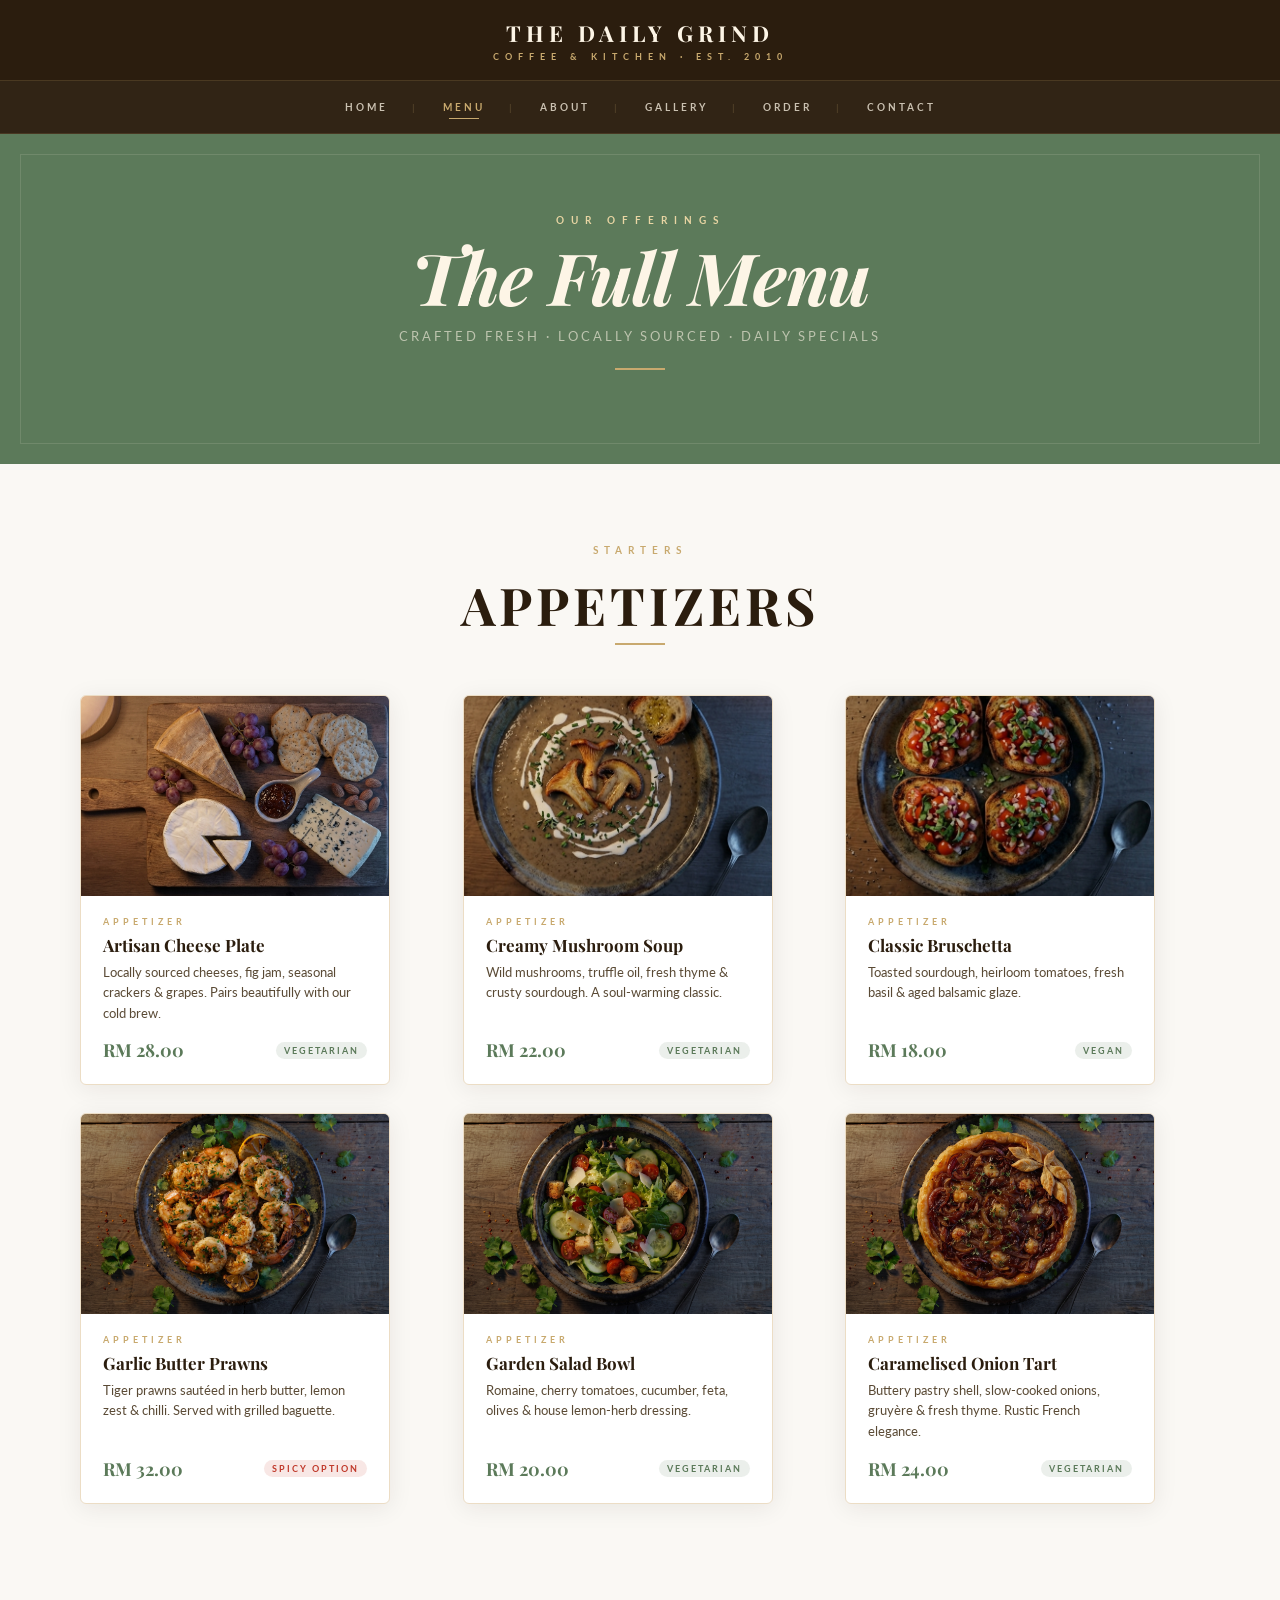
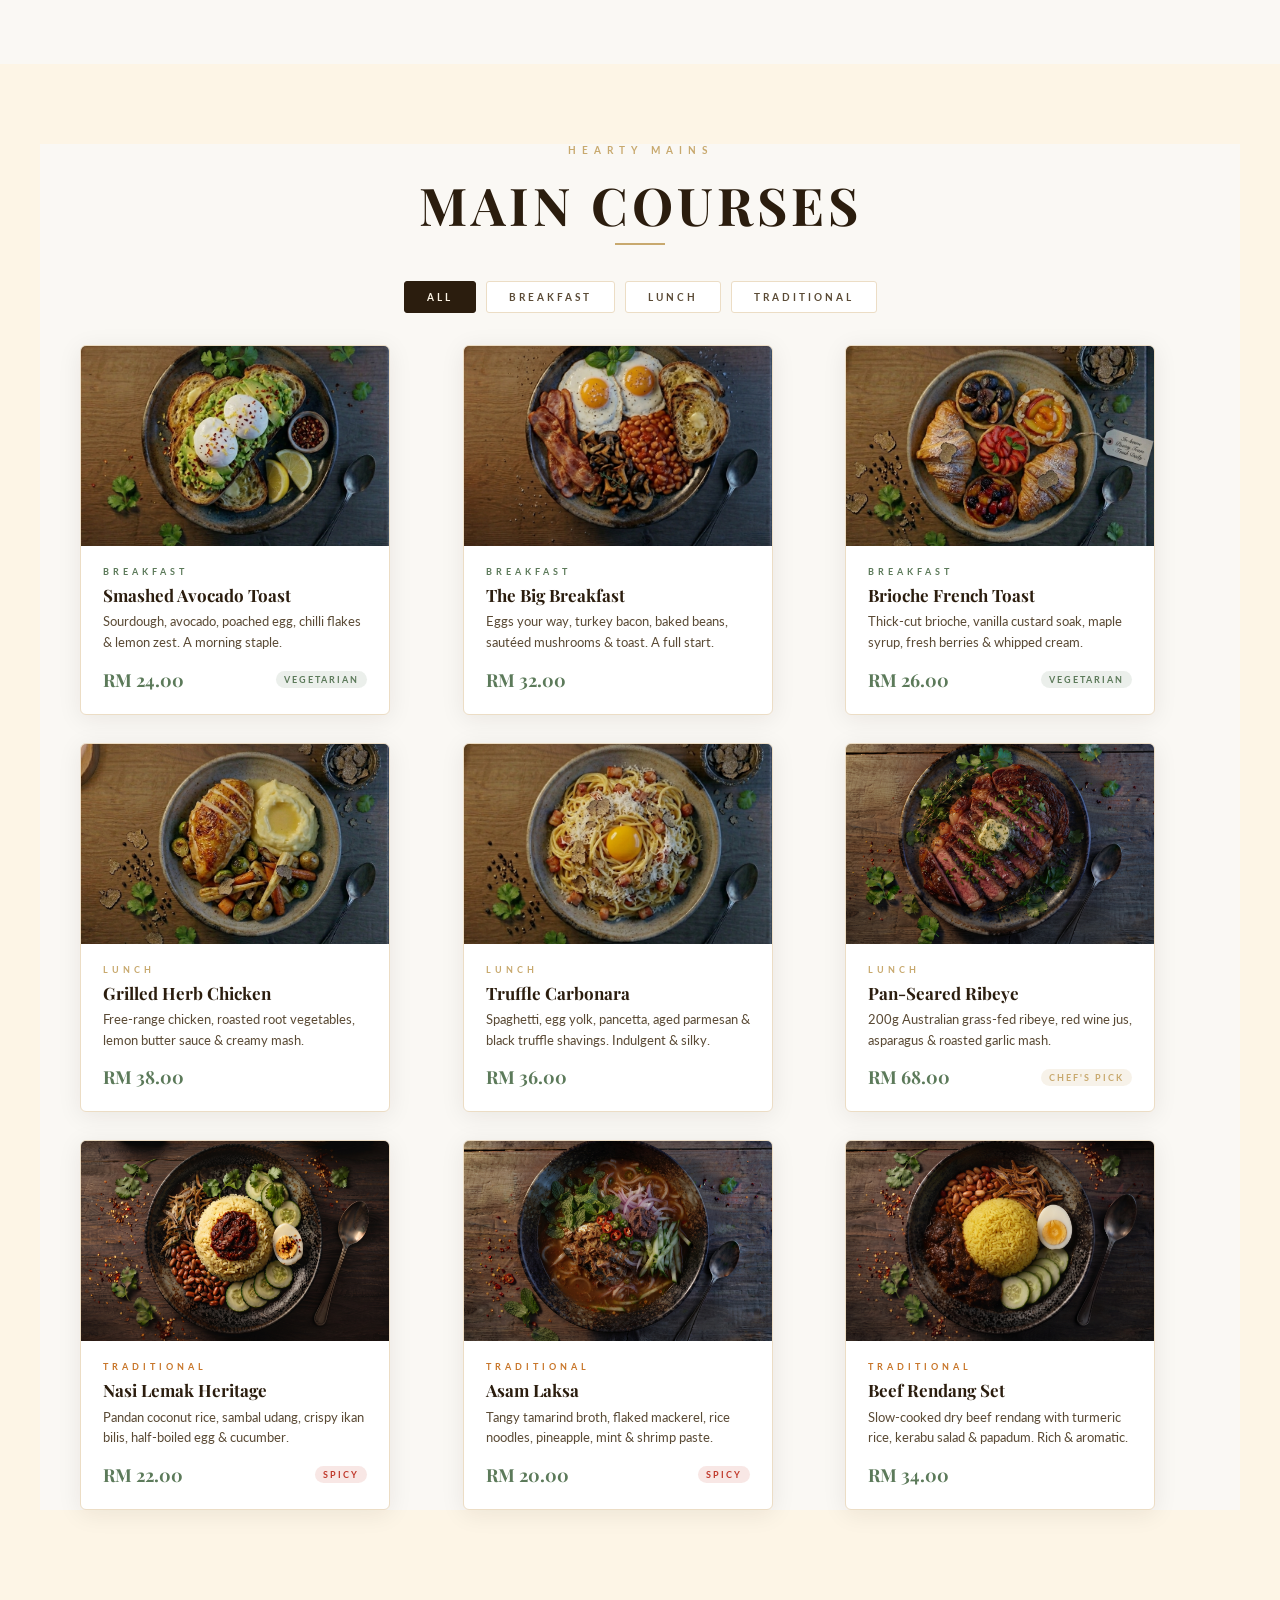
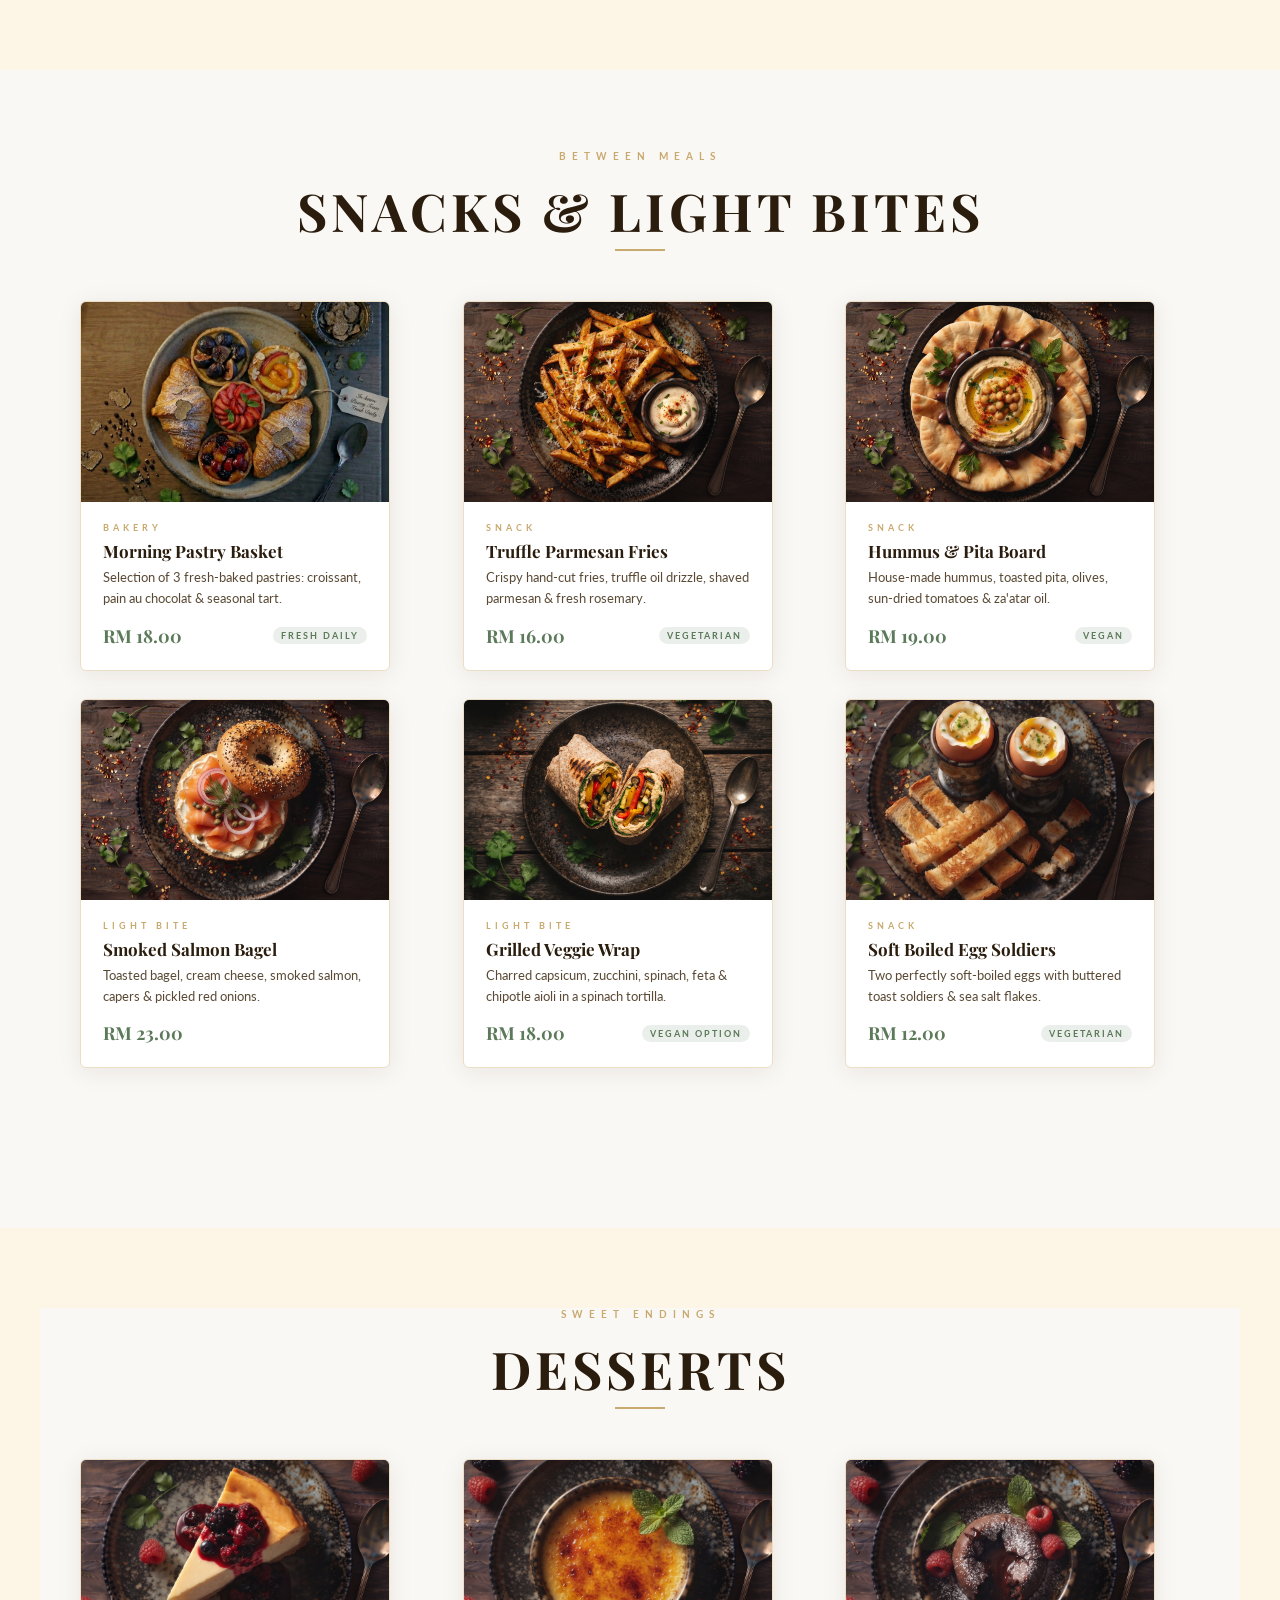
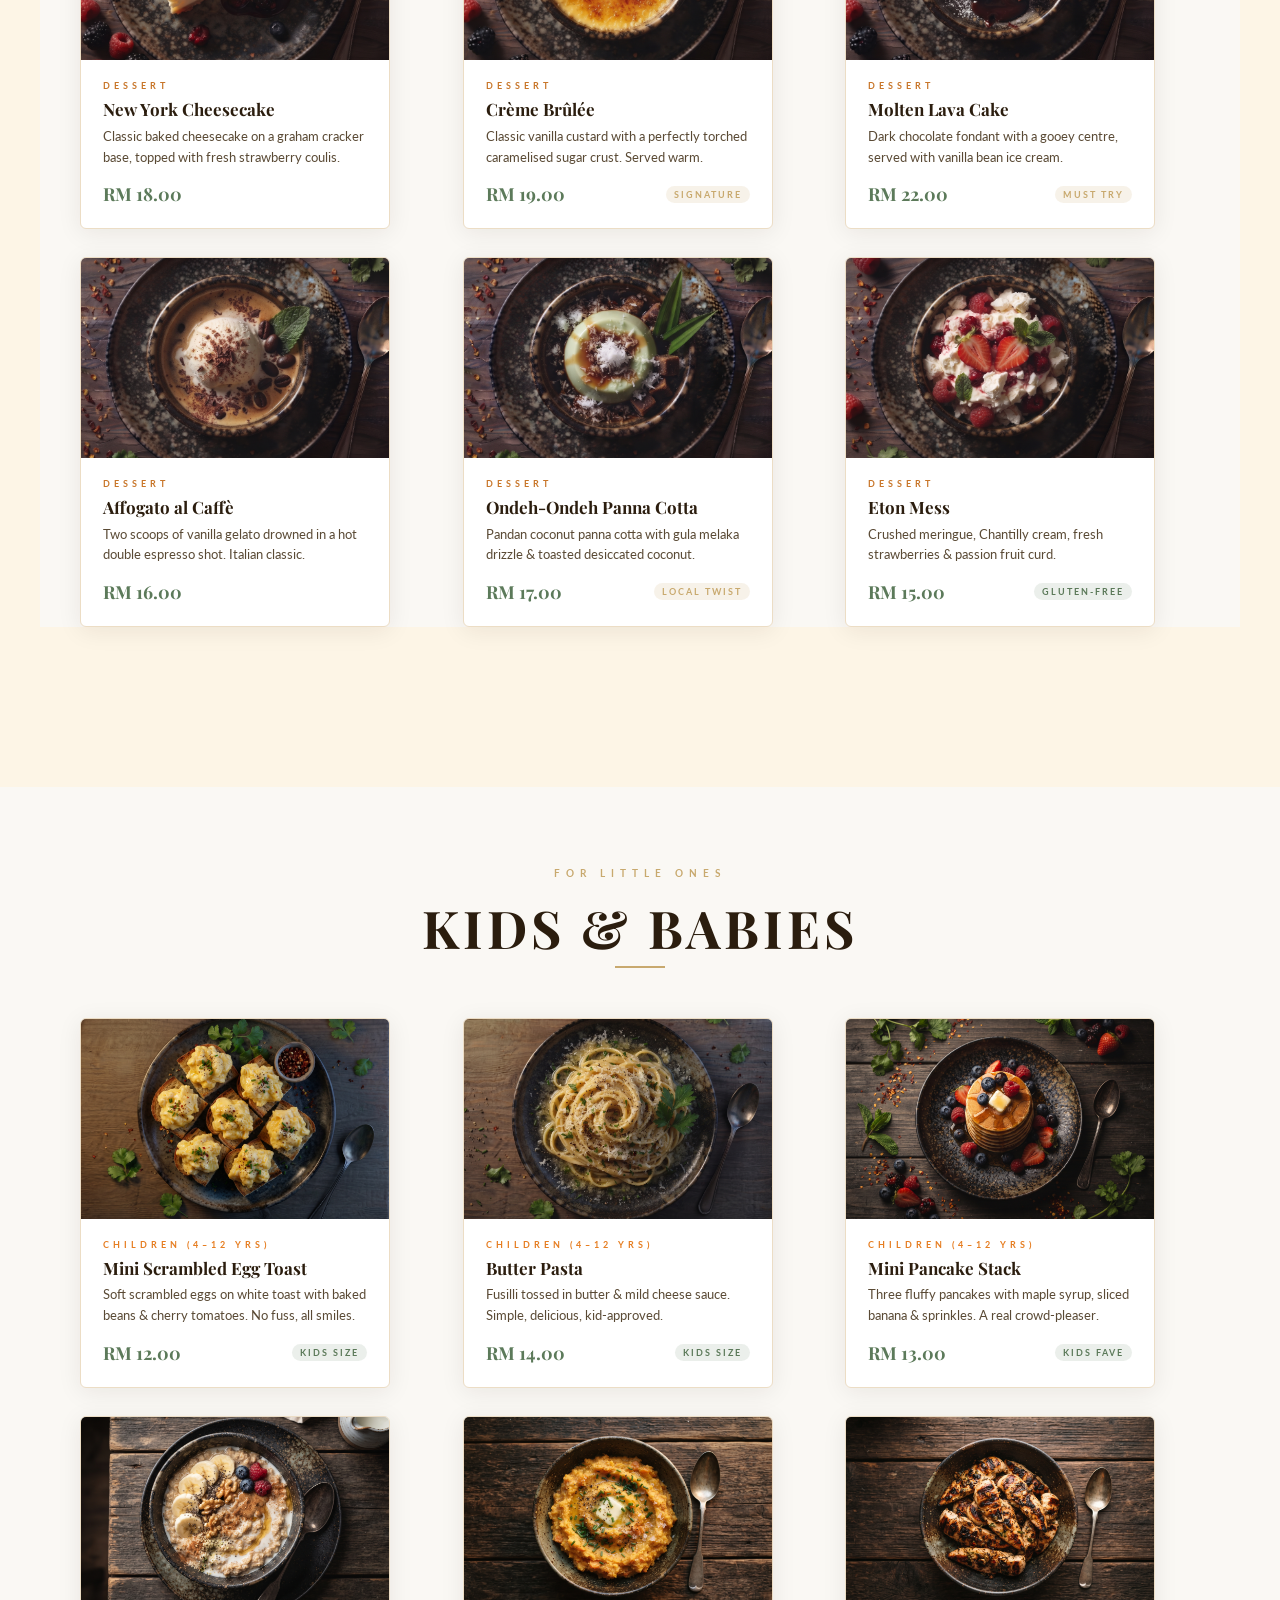
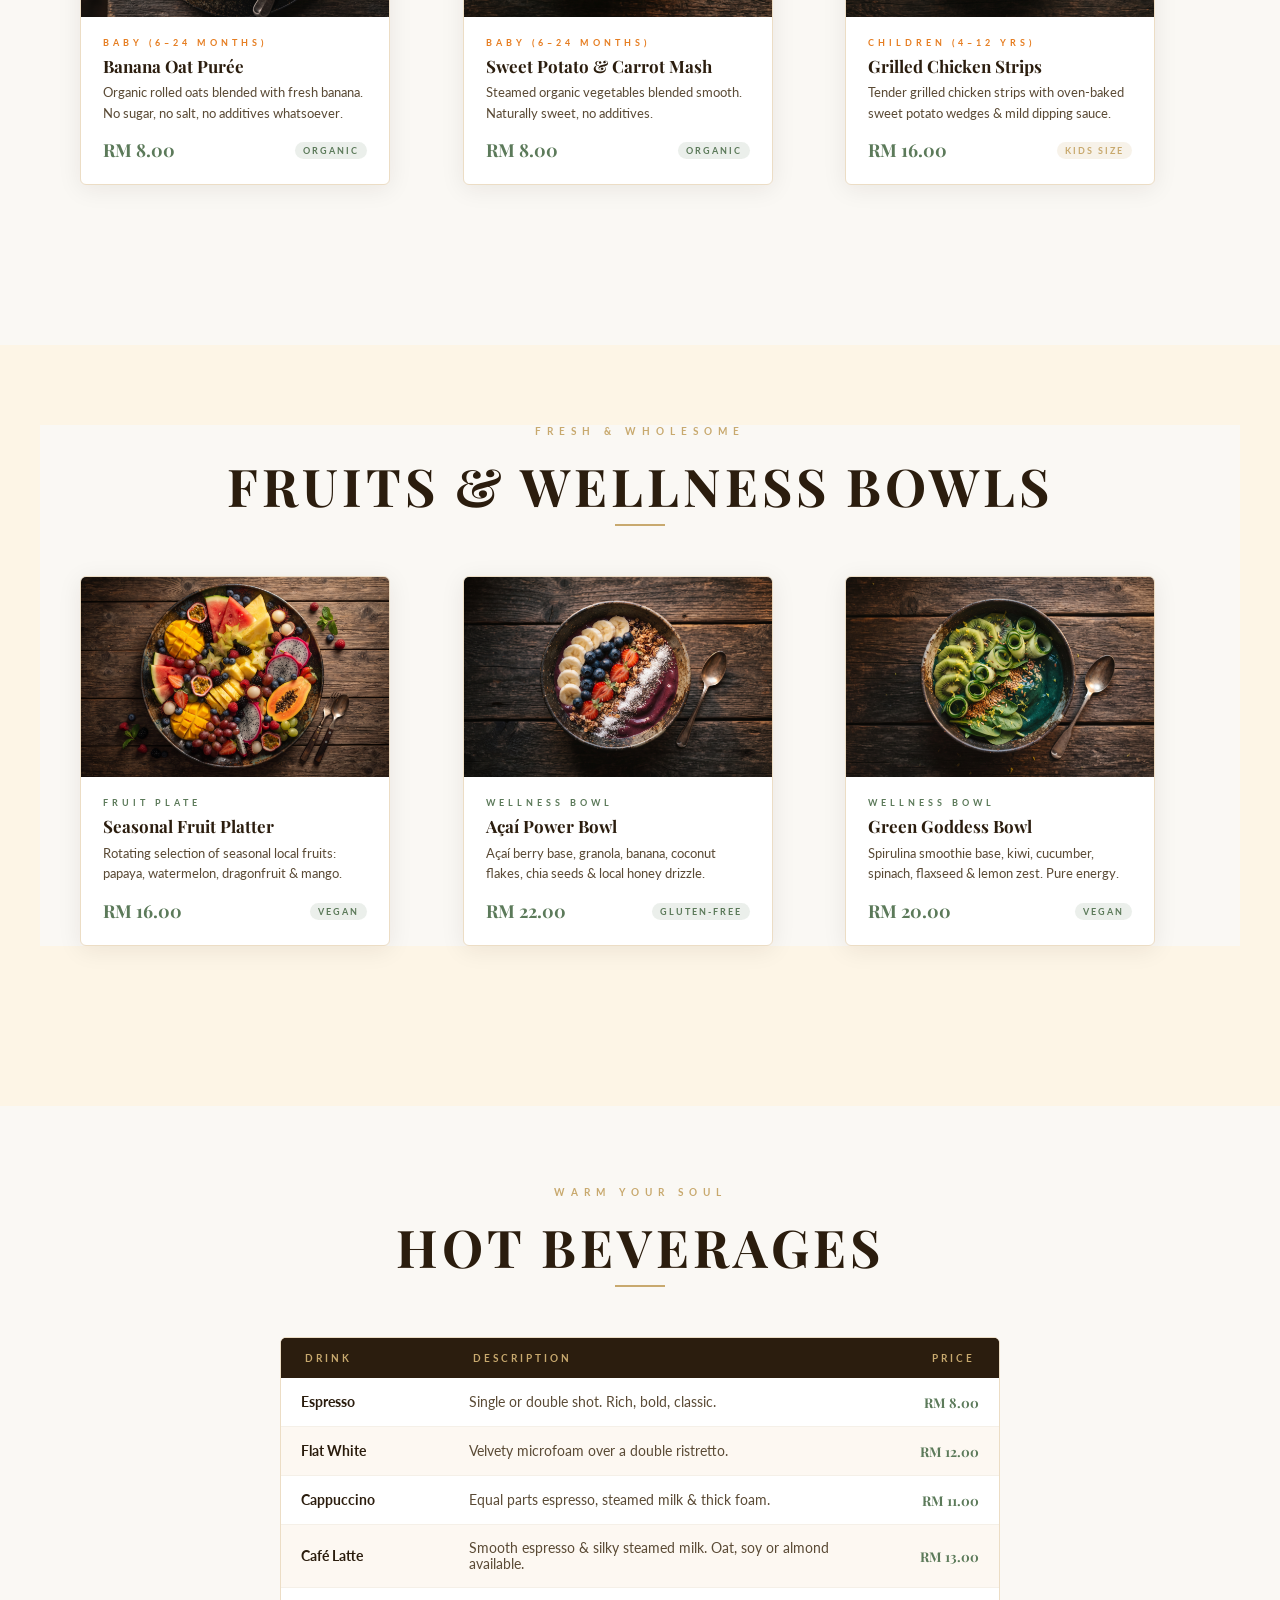
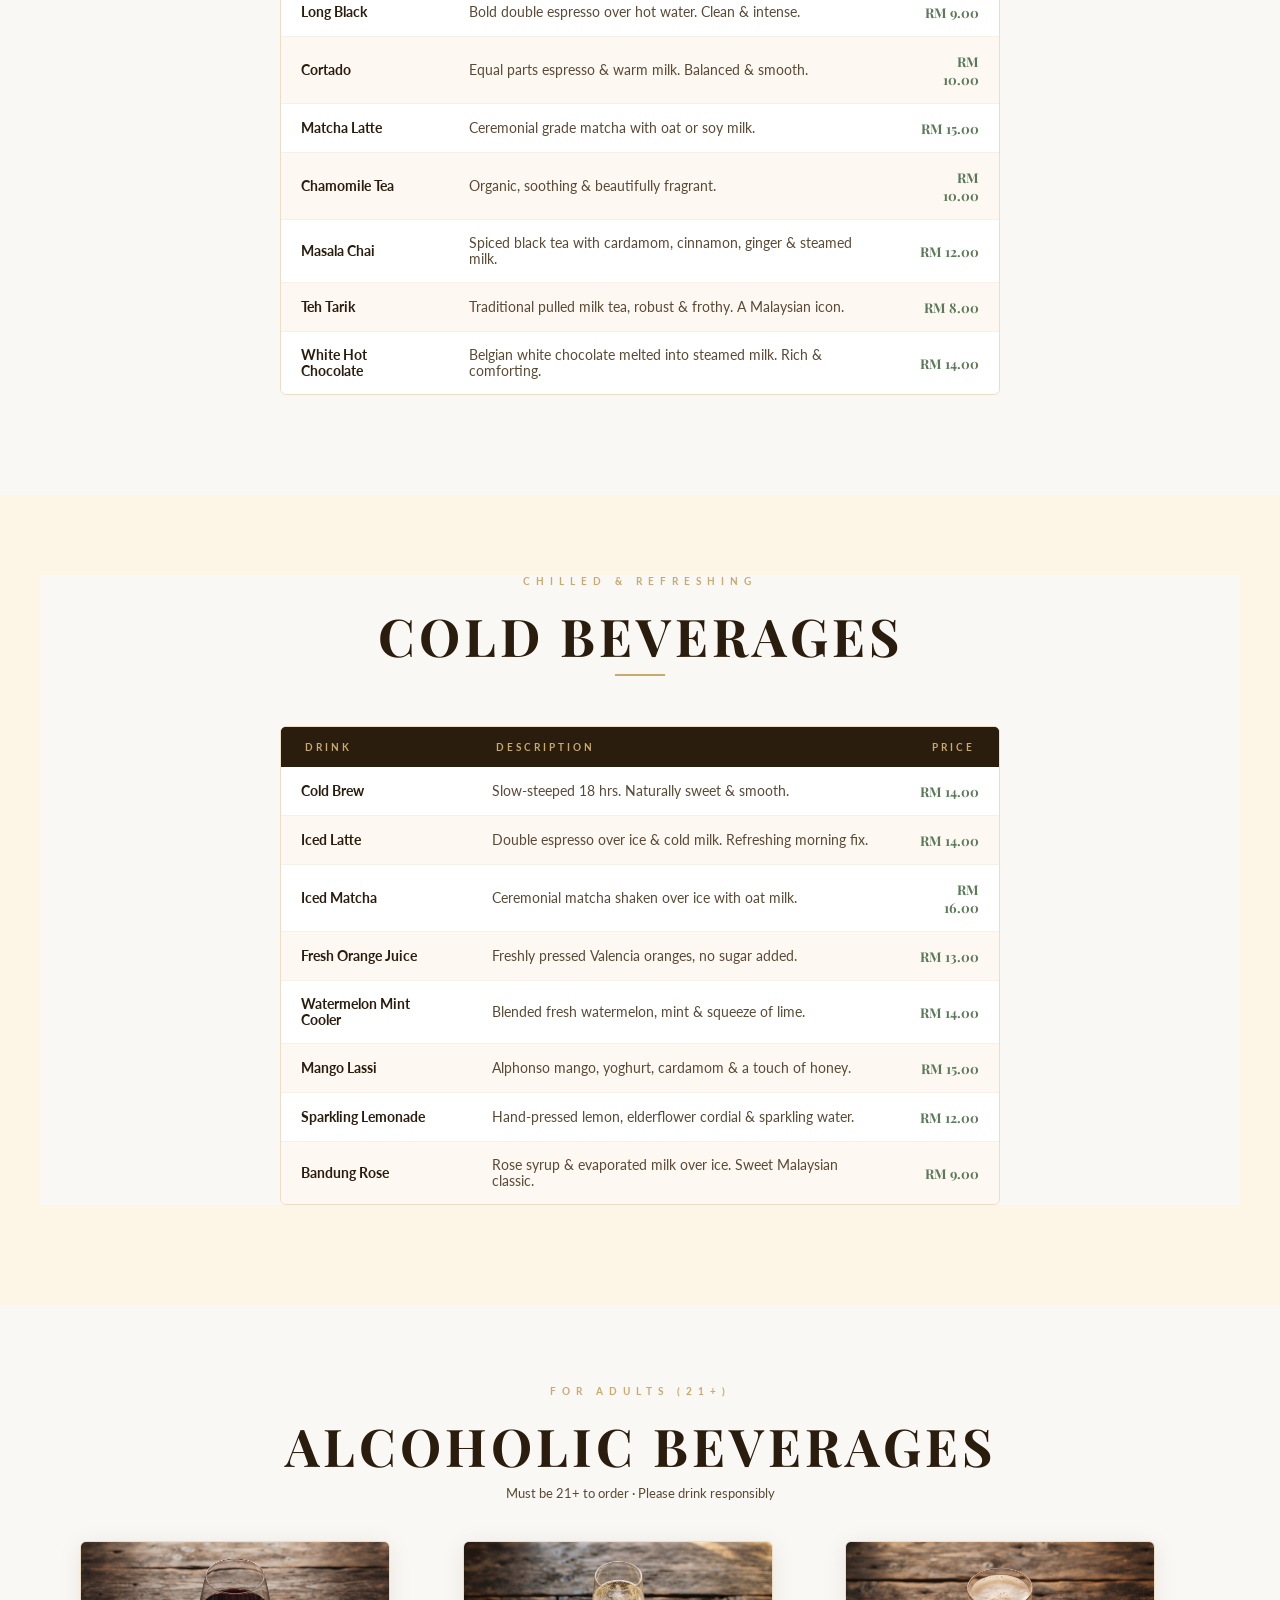
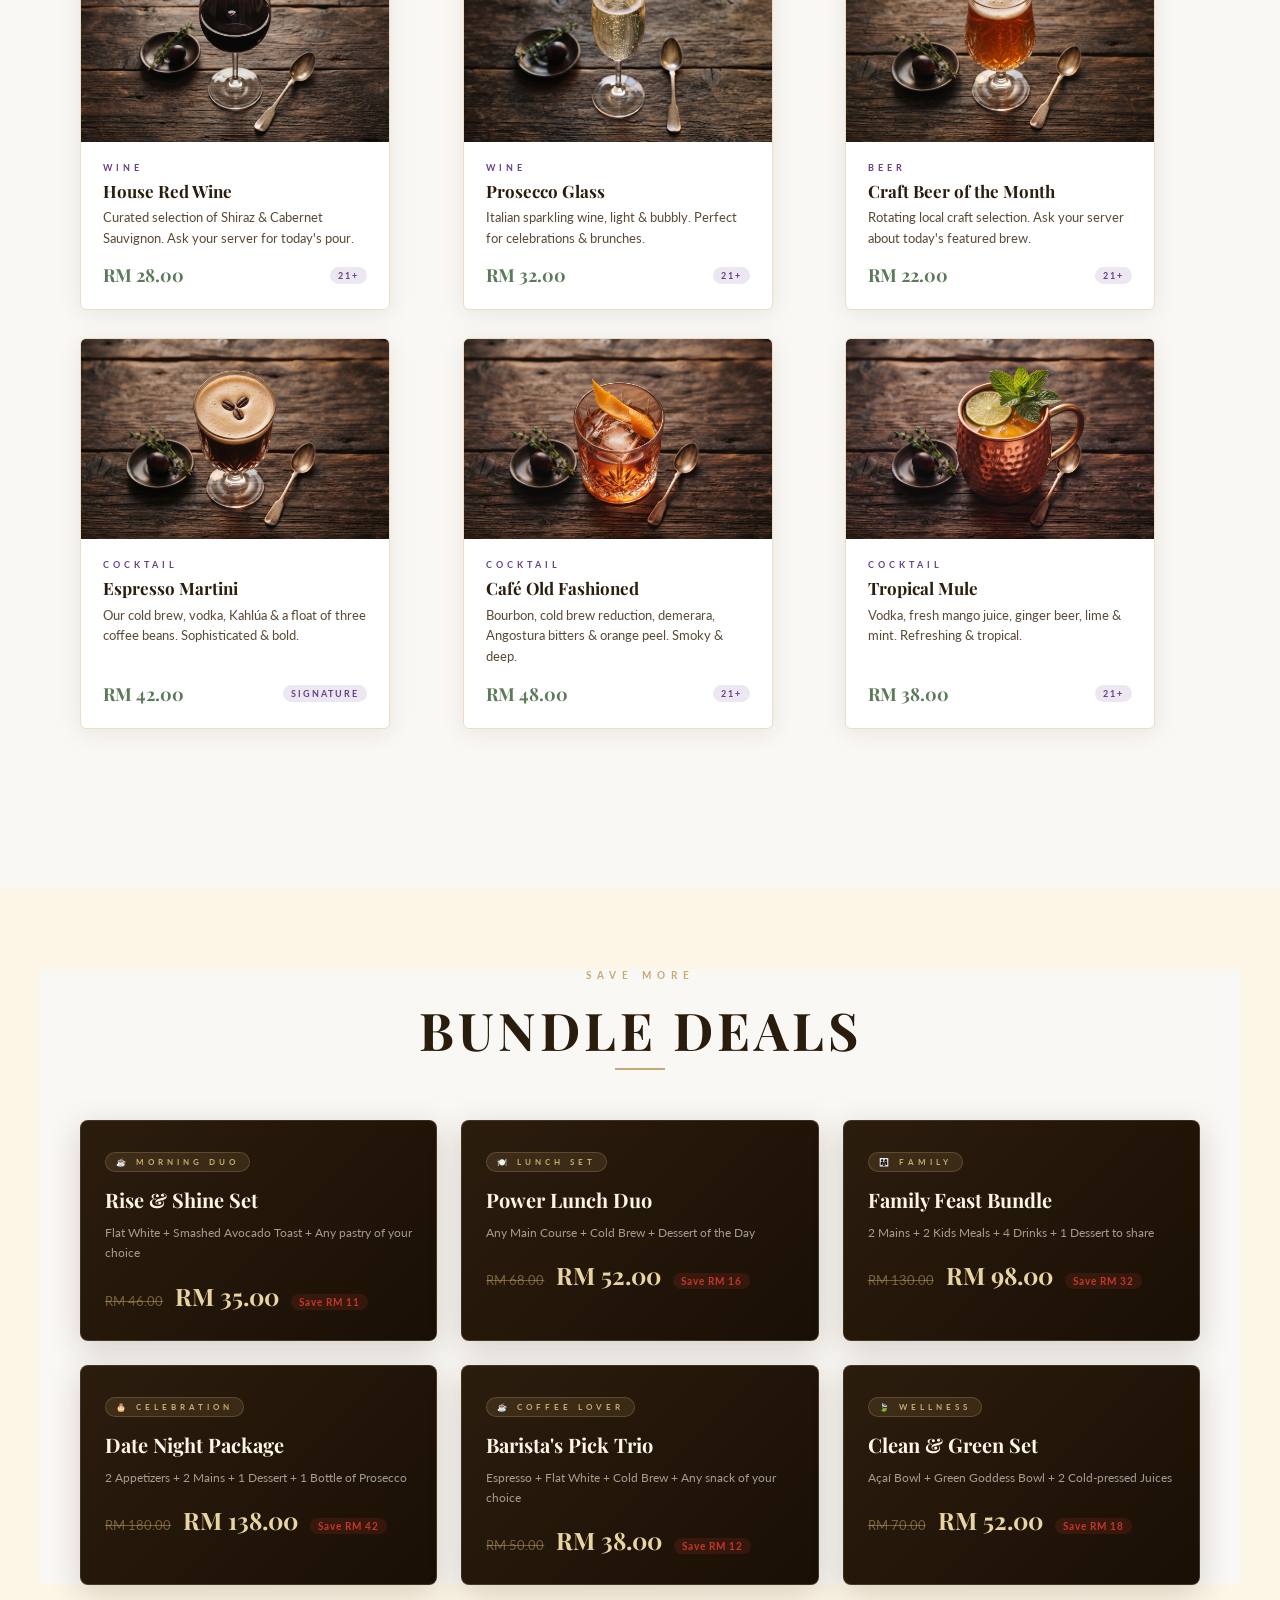
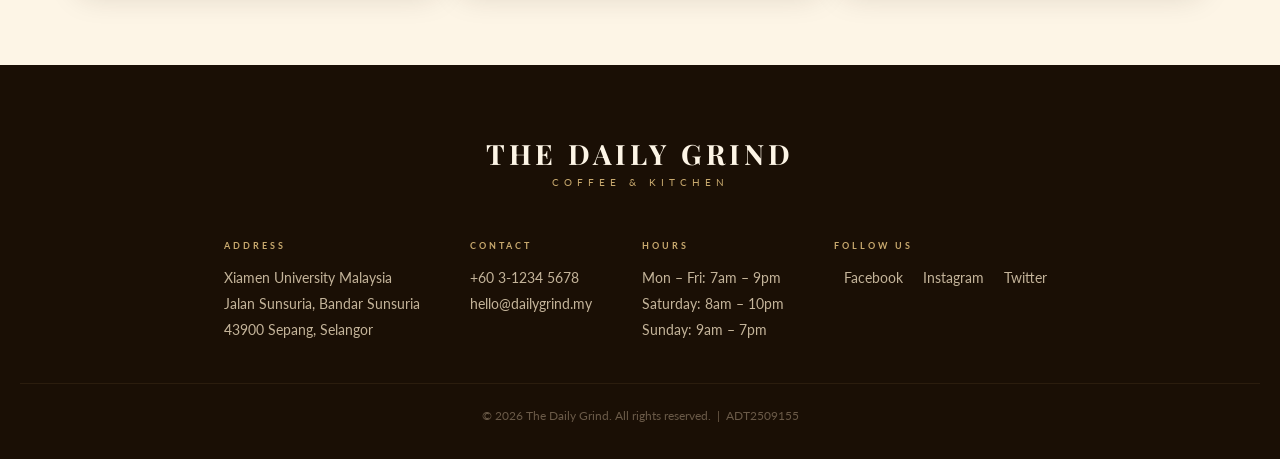
==== commit 65d40c9a: "Add images and UI" ====
--- a/ADT2509155/menu.html
+++ b/ADT2509155/menu.html
@@ -114,7 +114,7 @@
         </div>
       </div>
       <div class="menu-card">
-        <div class="menu-card-img-wrap"><div class="img-placeholder">🦐</div></div>
+        <div class="menu-card-img-wrap"><img src="images/Garlic Butter Prawns.jpg" alt="Garlic Butter Prawns"/></div>
         <div class="menu-card-body">
           <p class="menu-cat-badge" style="color:var(--gold);">Appetizer</p>
           <h4 class="menu-card-title">Garlic Butter Prawns</h4>
@@ -123,7 +123,7 @@
         </div>
       </div>
       <div class="menu-card">
-        <div class="menu-card-img-wrap"><div class="img-placeholder">🥗</div></div>
+        <div class="menu-card-img-wrap"><img src="images/Garden Salad Bowl.jpg" alt="Garden Salad Bowl"/></div>
         <div class="menu-card-body">
           <p class="menu-cat-badge" style="color:var(--gold);">Appetizer</p>
           <h4 class="menu-card-title">Garden Salad Bowl</h4>
@@ -132,7 +132,7 @@
         </div>
       </div>
       <div class="menu-card">
-        <div class="menu-card-img-wrap"><div class="img-placeholder">🧅</div></div>
+        <div class="menu-card-img-wrap"><img src="images/Caramelised Onion Tart.jpg" alt="Caramelised Onion Tart"/></div>
         <div class="menu-card-body">
           <p class="menu-cat-badge" style="color:var(--gold);">Appetizer</p>
           <h4 class="menu-card-title">Caramelised Onion Tart</h4>
@@ -203,7 +203,7 @@
         </div>
       </div>
       <div class="menu-card menu-item" data-category="lunch" style="display:flex;">
-        <div class="menu-card-img-wrap"><div class="img-placeholder">🥩</div></div>
+        <div class="menu-card-img-wrap"><img src="images/Pan-Seared Ribeye.jpg" alt="Pan-Seared Ribeye"/></div>
         <div class="menu-card-body">
           <p class="menu-cat-badge" style="color:var(--gold);">Lunch</p>
           <h4 class="menu-card-title">Pan-Seared Ribeye</h4>
@@ -212,7 +212,7 @@
         </div>
       </div>
       <div class="menu-card menu-item" data-category="traditional" style="display:flex;">
-        <div class="menu-card-img-wrap"><div class="img-placeholder">🍛</div></div>
+        <div class="menu-card-img-wrap"><img src="images/Nasi Lemak Heritage.jpg" alt="Nasi Lemak Heritage"/></div>
         <div class="menu-card-body">
           <p class="menu-cat-badge" style="color:#c8762a;">Traditional</p>
           <h4 class="menu-card-title">Nasi Lemak Heritage</h4>
@@ -221,7 +221,7 @@
         </div>
       </div>
       <div class="menu-card menu-item" data-category="traditional" style="display:flex;">
-        <div class="menu-card-img-wrap"><div class="img-placeholder">🍜</div></div>
+        <div class="menu-card-img-wrap"><img src="images/Asam Laksa.jpg" alt="Asam Laksa"/></div>
         <div class="menu-card-body">
           <p class="menu-cat-badge" style="color:#c8762a;">Traditional</p>
           <h4 class="menu-card-title">Asam Laksa</h4>
@@ -230,7 +230,7 @@
         </div>
       </div>
       <div class="menu-card menu-item" data-category="traditional" style="display:flex;">
-        <div class="menu-card-img-wrap"><div class="img-placeholder">🍢</div></div>
+        <div class="menu-card-img-wrap"><img src="images/Beef Rendang Set.jpg" alt="Beef Rendang Set"/></div>
         <div class="menu-card-body">
           <p class="menu-cat-badge" style="color:#c8762a;">Traditional</p>
           <h4 class="menu-card-title">Beef Rendang Set</h4>
@@ -259,7 +259,7 @@
         </div>
       </div>
       <div class="menu-card">
-        <div class="menu-card-img-wrap"><div class="img-placeholder">🍟</div></div>
+        <div class="menu-card-img-wrap"><img src="images/Truffle Parmesan Fries.jpg" alt="Truffle Parmesan Fries"/></div>
         <div class="menu-card-body">
           <p class="menu-cat-badge" style="color:var(--gold);">Snack</p>
           <h4 class="menu-card-title">Truffle Parmesan Fries</h4>
@@ -268,7 +268,7 @@
         </div>
       </div>
       <div class="menu-card">
-        <div class="menu-card-img-wrap"><div class="img-placeholder">🫙</div></div>
+        <div class="menu-card-img-wrap"><img src="images/Hummus &amp; Pita Board.jpg" alt="Hummus &amp; Pita Board"/></div>
         <div class="menu-card-body">
           <p class="menu-cat-badge" style="color:var(--gold);">Snack</p>
           <h4 class="menu-card-title">Hummus &amp; Pita Board</h4>
@@ -277,7 +277,7 @@
         </div>
       </div>
       <div class="menu-card">
-        <div class="menu-card-img-wrap"><div class="img-placeholder">🥪</div></div>
+        <div class="menu-card-img-wrap"><img src="images/Smoked Salmon Bagel.jpg" alt="Smoked Salmon Bagel"/></div>
         <div class="menu-card-body">
           <p class="menu-cat-badge" style="color:var(--gold);">Light Bite</p>
           <h4 class="menu-card-title">Smoked Salmon Bagel</h4>
@@ -286,7 +286,7 @@
         </div>
       </div>
       <div class="menu-card">
-        <div class="menu-card-img-wrap"><div class="img-placeholder">🌯</div></div>
+        <div class="menu-card-img-wrap"><img src="images/Grilled Veggie Wrap.jpg" alt="Grilled Veggie Wrap"/></div>
         <div class="menu-card-body">
           <p class="menu-cat-badge" style="color:var(--gold);">Light Bite</p>
           <h4 class="menu-card-title">Grilled Veggie Wrap</h4>
@@ -295,7 +295,7 @@
         </div>
       </div>
       <div class="menu-card">
-        <div class="menu-card-img-wrap"><div class="img-placeholder">🥚</div></div>
+        <div class="menu-card-img-wrap"><img src="images/Soft Boiled Egg Soldiers.jpg" alt="Soft Boiled Egg Soldiers"/></div>
         <div class="menu-card-body">
           <p class="menu-cat-badge" style="color:var(--gold);">Snack</p>
           <h4 class="menu-card-title">Soft Boiled Egg Soldiers</h4>
@@ -315,7 +315,7 @@
     <div class="gold-bar" style="margin-bottom:50px;"></div>
     <div class="menu-grid">
       <div class="menu-card">
-        <div class="menu-card-img-wrap"><div class="img-placeholder">🍰</div></div>
+        <div class="menu-card-img-wrap"><img src="images/New York Cheesecake.jpg" alt="New York Cheesecake"/></div>
         <div class="menu-card-body">
           <p class="menu-cat-badge" style="color:#c8762a;">Dessert</p>
           <h4 class="menu-card-title">New York Cheesecake</h4>
@@ -324,7 +324,7 @@
         </div>
       </div>
       <div class="menu-card">
-        <div class="menu-card-img-wrap"><div class="img-placeholder">🍮</div></div>
+        <div class="menu-card-img-wrap"><img src="images/Crème Brûlée.jpg" alt="Crème Brûlée"/></div>
         <div class="menu-card-body">
           <p class="menu-cat-badge" style="color:#c8762a;">Dessert</p>
           <h4 class="menu-card-title">Crème Brûlée</h4>
@@ -333,7 +333,7 @@
         </div>
       </div>
       <div class="menu-card">
-        <div class="menu-card-img-wrap"><div class="img-placeholder">🍫</div></div>
+        <div class="menu-card-img-wrap"><img src="images/Molten Lava Cake.jpg" alt="Molten Lava Cake"/></div>
         <div class="menu-card-body">
           <p class="menu-cat-badge" style="color:#c8762a;">Dessert</p>
           <h4 class="menu-card-title">Molten Lava Cake</h4>
@@ -342,7 +342,7 @@
         </div>
       </div>
       <div class="menu-card">
-        <div class="menu-card-img-wrap"><div class="img-placeholder">🍨</div></div>
+        <div class="menu-card-img-wrap"><img src="images/Affogato al Caffè.jpg" alt="Affogato al Caffè"/></div>
         <div class="menu-card-body">
           <p class="menu-cat-badge" style="color:#c8762a;">Dessert</p>
           <h4 class="menu-card-title">Affogato al Caffè</h4>
@@ -351,7 +351,7 @@
         </div>
       </div>
       <div class="menu-card">
-        <div class="menu-card-img-wrap"><div class="img-placeholder">🥮</div></div>
+        <div class="menu-card-img-wrap"><img src="images/Ondeh-Ondeh Panna Cotta.jpg" alt="Ondeh-Ondeh Panna Cotta"/></div>
         <div class="menu-card-body">
           <p class="menu-cat-badge" style="color:#c8762a;">Dessert</p>
           <h4 class="menu-card-title">Ondeh-Ondeh Panna Cotta</h4>
@@ -360,7 +360,7 @@
         </div>
       </div>
       <div class="menu-card">
-        <div class="menu-card-img-wrap"><div class="img-placeholder">🍓</div></div>
+        <div class="menu-card-img-wrap"><img src="images/Eton Mess.jpg" alt="Eton Mess"/></div>
         <div class="menu-card-body">
           <p class="menu-cat-badge" style="color:#c8762a;">Dessert</p>
           <h4 class="menu-card-title">Eton Mess</h4>
@@ -380,7 +380,7 @@
     <div class="gold-bar" style="margin-bottom:50px;"></div>
     <div class="menu-grid">
       <div class="menu-card">
-        <div class="menu-card-img-wrap"><div class="img-placeholder">🍳</div></div>
+        <div class="menu-card-img-wrap"><img src="images/Mini Scrambled Egg Toast.jpg" alt="Mini Scrambled Egg Toast"/></div>
         <div class="menu-card-body">
           <p class="menu-cat-badge" style="color:#e67e22;">Children (4–12 yrs)</p>
           <h4 class="menu-card-title">Mini Scrambled Egg Toast</h4>
@@ -389,7 +389,7 @@
         </div>
       </div>
       <div class="menu-card">
-        <div class="menu-card-img-wrap"><div class="img-placeholder">🍝</div></div>
+        <div class="menu-card-img-wrap"><img src="images/Butter Pasta.jpg" alt="Butter Pasta"/></div>
         <div class="menu-card-body">
           <p class="menu-cat-badge" style="color:#e67e22;">Children (4–12 yrs)</p>
           <h4 class="menu-card-title">Butter Pasta</h4>
@@ -398,7 +398,7 @@
         </div>
       </div>
       <div class="menu-card">
-        <div class="menu-card-img-wrap"><div class="img-placeholder">🥞</div></div>
+        <div class="menu-card-img-wrap"><img src="images/Mini Pancake Stack.jpg" alt="Mini Pancake Stack"/></div>
         <div class="menu-card-body">
           <p class="menu-cat-badge" style="color:#e67e22;">Children (4–12 yrs)</p>
           <h4 class="menu-card-title">Mini Pancake Stack</h4>
@@ -407,7 +407,7 @@
         </div>
       </div>
       <div class="menu-card">
-        <div class="menu-card-img-wrap"><div class="img-placeholder">👶</div></div>
+        <div class="menu-card-img-wrap"><img src="images/Banana Oat Purée.jpg" alt="Banana Oat Purée"/></div>
         <div class="menu-card-body">
           <p class="menu-cat-badge" style="color:#e67e22;">Baby (6–24 months)</p>
           <h4 class="menu-card-title">Banana Oat Purée</h4>
@@ -416,7 +416,7 @@
         </div>
       </div>
       <div class="menu-card">
-        <div class="menu-card-img-wrap"><div class="img-placeholder">🥕</div></div>
+        <div class="menu-card-img-wrap"><img src="images/Sweet Potato &amp; Carrot Mash.jpg" alt="Sweet Potato &amp; Carrot Mash"/></div>
         <div class="menu-card-body">
           <p class="menu-cat-badge" style="color:#e67e22;">Baby (6–24 months)</p>
           <h4 class="menu-card-title">Sweet Potato &amp; Carrot Mash</h4>
@@ -425,7 +425,7 @@
         </div>
       </div>
       <div class="menu-card">
-        <div class="menu-card-img-wrap"><div class="img-placeholder">🍗</div></div>
+        <div class="menu-card-img-wrap"><img src="images/Grilled Chicken Strips.jpg" alt="Grilled Chicken Strips"/></div>
         <div class="menu-card-body">
           <p class="menu-cat-badge" style="color:#e67e22;">Children (4–12 yrs)</p>
           <h4 class="menu-card-title">Grilled Chicken Strips</h4>
@@ -445,7 +445,7 @@
     <div class="gold-bar" style="margin-bottom:50px;"></div>
     <div class="menu-grid">
       <div class="menu-card">
-        <div class="menu-card-img-wrap"><div class="img-placeholder">🍇</div></div>
+        <div class="menu-card-img-wrap"><img src="images/Seasonal Fruit Platter.jpg" alt="Seasonal Fruit Platter"/></div>
         <div class="menu-card-body">
           <p class="menu-cat-badge" style="color:var(--green);">Fruit Plate</p>
           <h4 class="menu-card-title">Seasonal Fruit Platter</h4>
@@ -454,7 +454,7 @@
         </div>
       </div>
       <div class="menu-card">
-        <div class="menu-card-img-wrap"><div class="img-placeholder">🥣</div></div>
+        <div class="menu-card-img-wrap"><img src="images/Açaí Power Bowl.jpg" alt="Açaí Power Bowl"/></div>
         <div class="menu-card-body">
           <p class="menu-cat-badge" style="color:var(--green);">Wellness Bowl</p>
           <h4 class="menu-card-title">Açaí Power Bowl</h4>
@@ -463,7 +463,7 @@
         </div>
       </div>
       <div class="menu-card">
-        <div class="menu-card-img-wrap"><div class="img-placeholder">🫐</div></div>
+        <div class="menu-card-img-wrap"><img src="images/Green Goddess Bowl.jpg" alt="Green Goddess Bowl"/></div>
         <div class="menu-card-body">
           <p class="menu-cat-badge" style="color:var(--green);">Wellness Bowl</p>
           <h4 class="menu-card-title">Green Goddess Bowl</h4>
@@ -534,7 +534,7 @@
     <p style="text-align:center;font-size:13px;color:var(--brown-mid);margin-bottom:40px;">Must be 21+ to order · Please drink responsibly</p>
     <div class="menu-grid">
       <div class="menu-card">
-        <div class="menu-card-img-wrap"><div class="img-placeholder">🍷</div></div>
+        <div class="menu-card-img-wrap"><img src="images/House Red Wine.jpg" alt="House Red Wine"/></div>
         <div class="menu-card-body">
           <p class="menu-cat-badge" style="color:#64428c;">Wine</p>
           <h4 class="menu-card-title">House Red Wine</h4>
@@ -543,7 +543,7 @@
         </div>
       </div>
       <div class="menu-card">
-        <div class="menu-card-img-wrap"><div class="img-placeholder">🥂</div></div>
+        <div class="menu-card-img-wrap"><img src="images/Prosecco Glass.jpg" alt="Prosecco Glass"/></div>
         <div class="menu-card-body">
           <p class="menu-cat-badge" style="color:#64428c;">Wine</p>
           <h4 class="menu-card-title">Prosecco Glass</h4>
@@ -552,7 +552,7 @@
         </div>
       </div>
       <div class="menu-card">
-        <div class="menu-card-img-wrap"><div class="img-placeholder">🍺</div></div>
+        <div class="menu-card-img-wrap"><img src="images/Craft Beer of the Month.jpg" alt="Craft Beer of the Month"/></div>
         <div class="menu-card-body">
           <p class="menu-cat-badge" style="color:#64428c;">Beer</p>
           <h4 class="menu-card-title">Craft Beer of the Month</h4>
@@ -561,7 +561,7 @@
         </div>
       </div>
       <div class="menu-card">
-        <div class="menu-card-img-wrap"><div class="img-placeholder">🍸</div></div>
+        <div class="menu-card-img-wrap"><img src="images/Espresso Martini.jpg" alt="Espresso Martini"/></div>
         <div class="menu-card-body">
           <p class="menu-cat-badge" style="color:#64428c;">Cocktail</p>
           <h4 class="menu-card-title">Espresso Martini</h4>
@@ -570,7 +570,7 @@
         </div>
       </div>
       <div class="menu-card">
-        <div class="menu-card-img-wrap"><div class="img-placeholder">🥃</div></div>
+        <div class="menu-card-img-wrap"><img src="images/Café Old Fashioned.jpg" alt="Café Old Fashioned"/></div>
         <div class="menu-card-body">
           <p class="menu-cat-badge" style="color:#64428c;">Cocktail</p>
           <h4 class="menu-card-title">Café Old Fashioned</h4>
@@ -579,7 +579,7 @@
         </div>
       </div>
       <div class="menu-card">
-        <div class="menu-card-img-wrap"><div class="img-placeholder">🍹</div></div>
+        <div class="menu-card-img-wrap"><img src="images/Tropical Mule.jpg" alt="Tropical Mule"/></div>
         <div class="menu-card-body">
           <p class="menu-cat-badge" style="color:#64428c;">Cocktail</p>
           <h4 class="menu-card-title">Tropical Mule</h4>
--- a/ADT2509155/css/style.css
+++ b/ADT2509155/css/style.css
@@ -471,7 +471,7 @@
 /* ── JOIN US SECTION ── */
 .join-section {
   background: var(--brown-dark);
-  padding: 100px 40px;
+  padding: clamp(64px, 8vw, 100px) clamp(24px, 4vw, 40px);
   text-align: center;
   position: relative;
   overflow: hidden;
@@ -479,7 +479,7 @@
 .join-section::before {
   content: '';
   position: absolute;
-  inset: 30px;
+  inset: 12px;
   border: 1px solid rgba(200,169,110,0.12);
   pointer-events: none;
 }
@@ -493,35 +493,73 @@
   font-weight: 300;
 }
 .join-cards {
+  display: grid;
+  grid-template-columns: repeat(auto-fit, minmax(min(100%, 260px), 1fr));
+  gap: 20px;
+  max-width: 1080px;
+  margin: 0 auto 40px;
+}
+.join-card {
   display: flex;
-  flex-wrap: wrap;
-  gap: 28px;
-  justify-content: center;
-  max-width: 1000px;
-  margin: 0 auto 52px;
-}
-.join-card {
-  background: rgba(255,255,255,0.05);
-  border: 1px solid rgba(200,169,110,0.2);
-  border-radius: 4px;
-  padding: 36px 32px;
-  width: 280px;
-  text-align: center;
+  flex-direction: column;
+  align-items: flex-start;
+  background: #352719;
+  border: 1px solid #655036;
+  border-radius: 6px;
+  padding: clamp(24px, 3vw, 32px);
+  min-width: 0;
+  text-align: left;
+  color: var(--cream);
+  text-decoration: none;
   transition: background var(--transition), border-color var(--transition), transform var(--transition);
 }
-.join-card:hover {
-  background: rgba(200,169,110,0.08);
+.join-card:hover,
+.join-card:focus-visible {
+  background: #403020;
   border-color: var(--gold);
   transform: translateY(-4px);
 }
-.join-card-icon { font-size: 36px; margin-bottom: 16px; }
+.join-card:focus-visible,
+.join-cta:focus-visible {
+  outline: 3px solid var(--gold-light);
+  outline-offset: 5px;
+}
+.join-card-icon {
+  display: flex;
+  align-items: center;
+  justify-content: center;
+  width: 56px;
+  height: 56px;
+  background: #493724;
+  border-radius: 50%;
+  font-size: 28px;
+  margin-bottom: 24px;
+}
 .join-card-title {
   font-family: 'Playfair Display', serif;
-  font-size: 20px;
+  font-size: clamp(22px, 2.4vw, 26px);
+  font-weight: 400;
+  line-height: 1.3;
   color: var(--cream);
   margin-bottom: 12px;
 }
-.join-card-body { font-size: 13px; color: #c4b49a; line-height: 1.7; }
+.join-card-body { font-size: 14px; color: #d6c6ae; line-height: 1.8; margin-bottom: 28px; }
+.join-card-action {
+  margin-top: auto;
+  padding-top: 18px;
+  border-top: 1px solid #655036;
+  width: 100%;
+  color: var(--gold-light);
+  font-size: 13px;
+  font-weight: 700;
+  text-decoration: underline;
+  text-underline-offset: 5px;
+  text-decoration-thickness: 1px;
+}
+@media (prefers-reduced-motion: reduce) {
+  .join-card, .join-cta { transition: none; }
+  .join-card:hover, .join-card:focus-visible, .join-cta:hover { transform: none; }
+}
 .join-cta {
   display: inline-block;
   padding: 18px 54px;
@@ -1441,4 +1479,4 @@
 .btn-submit:hover {
     background: var(--gold);
     color: var(--brown-dark);
-}+}
